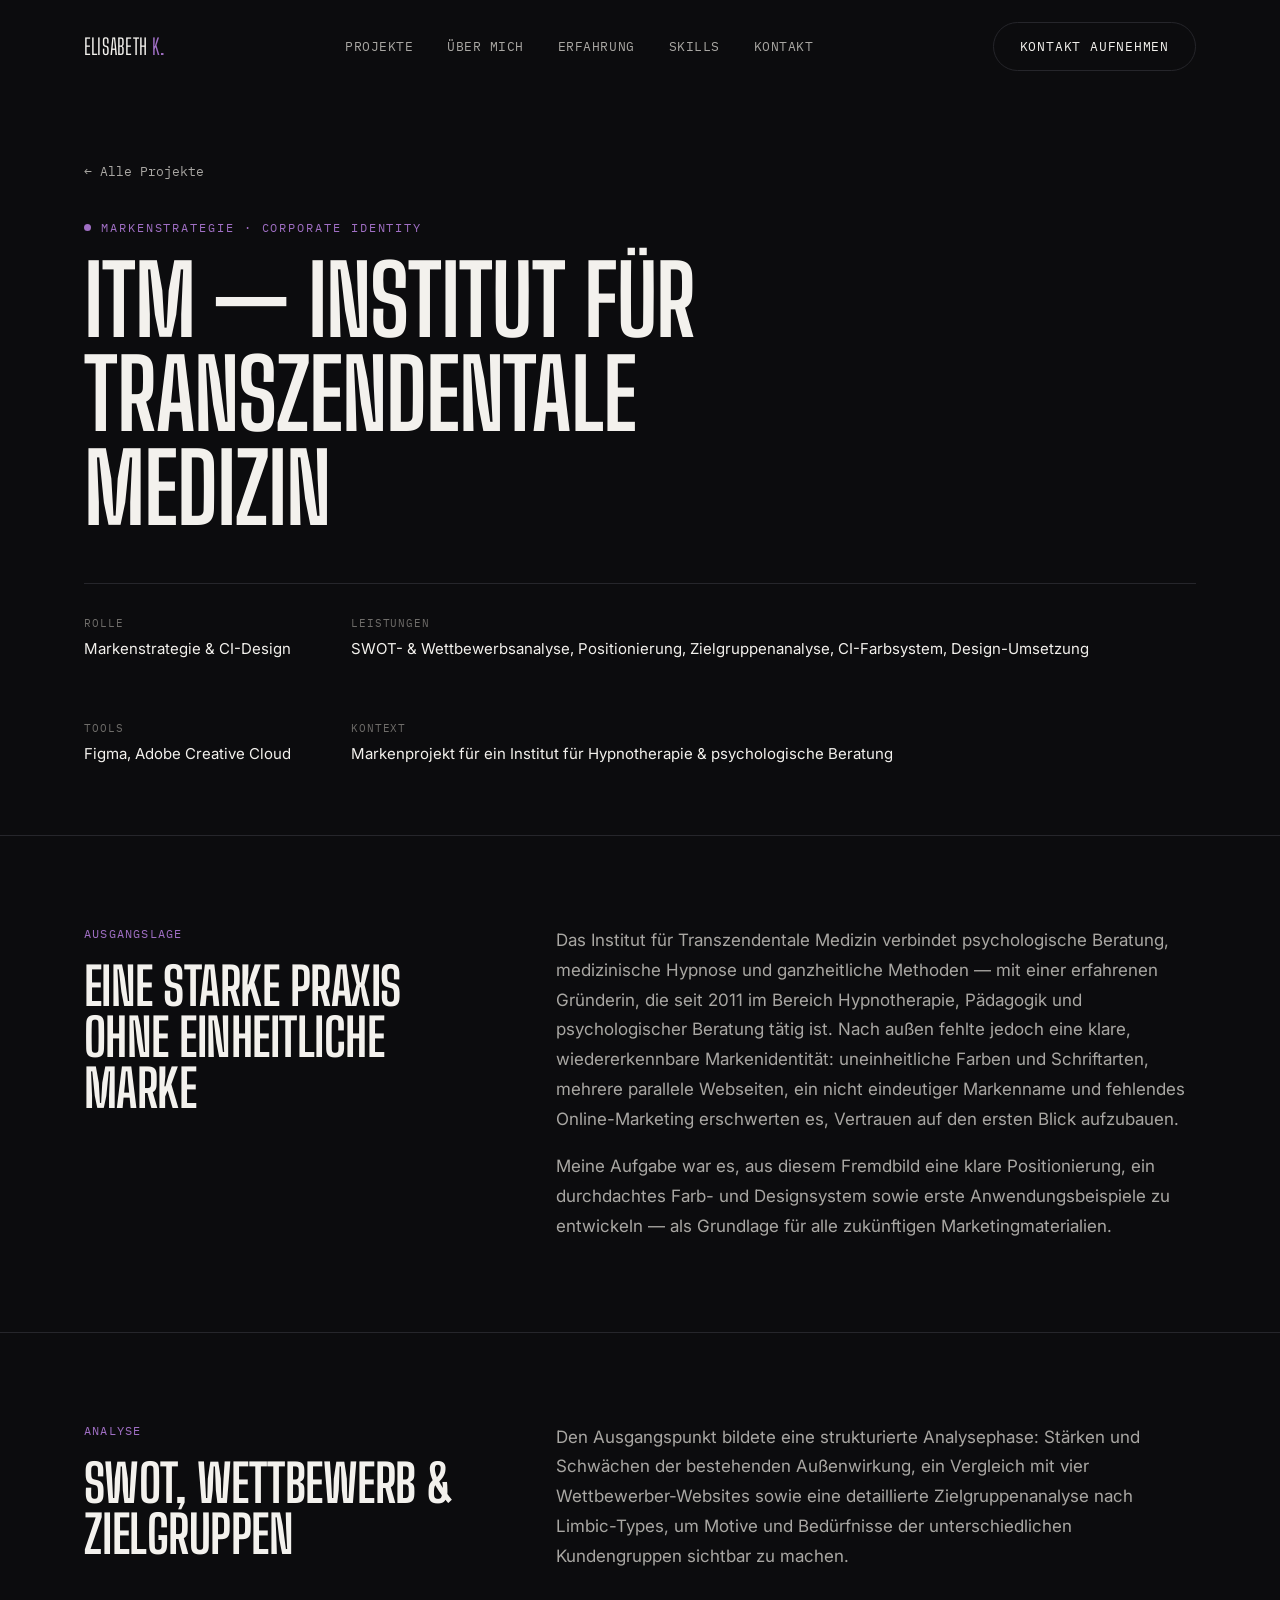
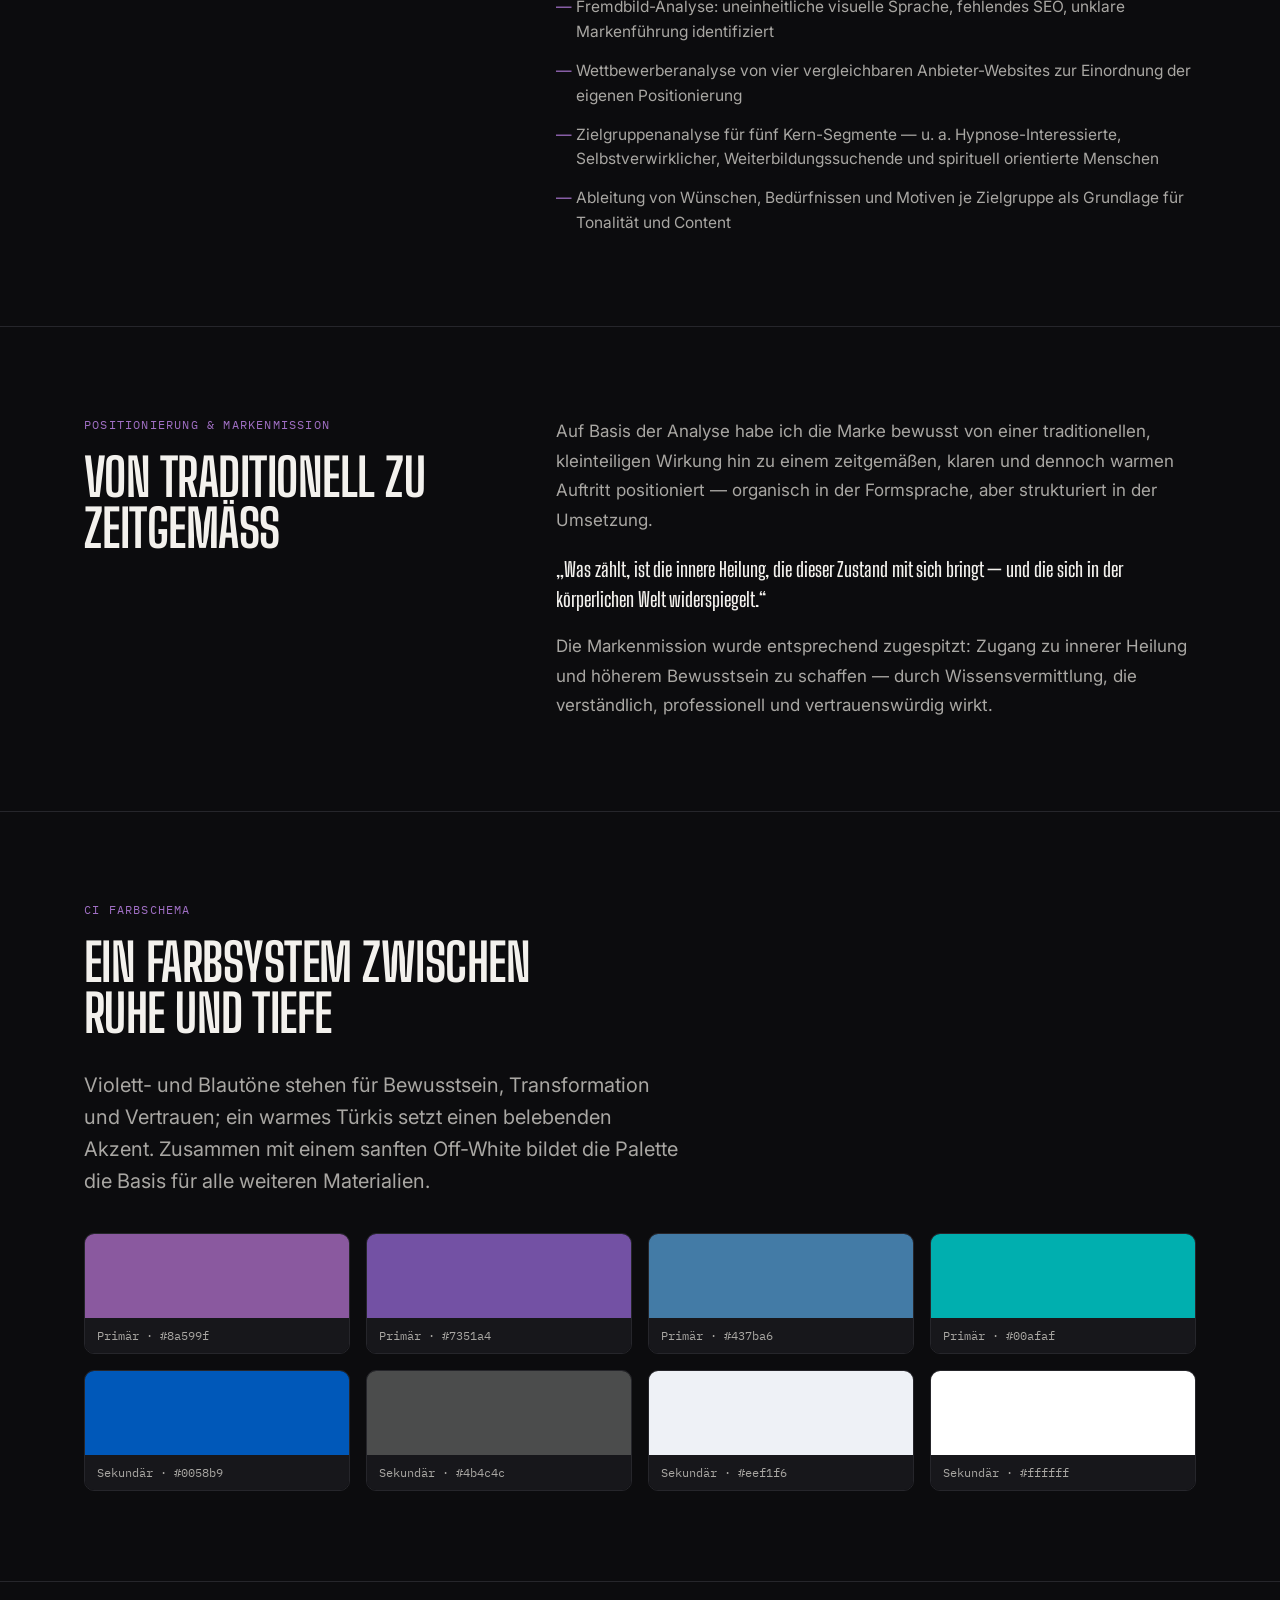
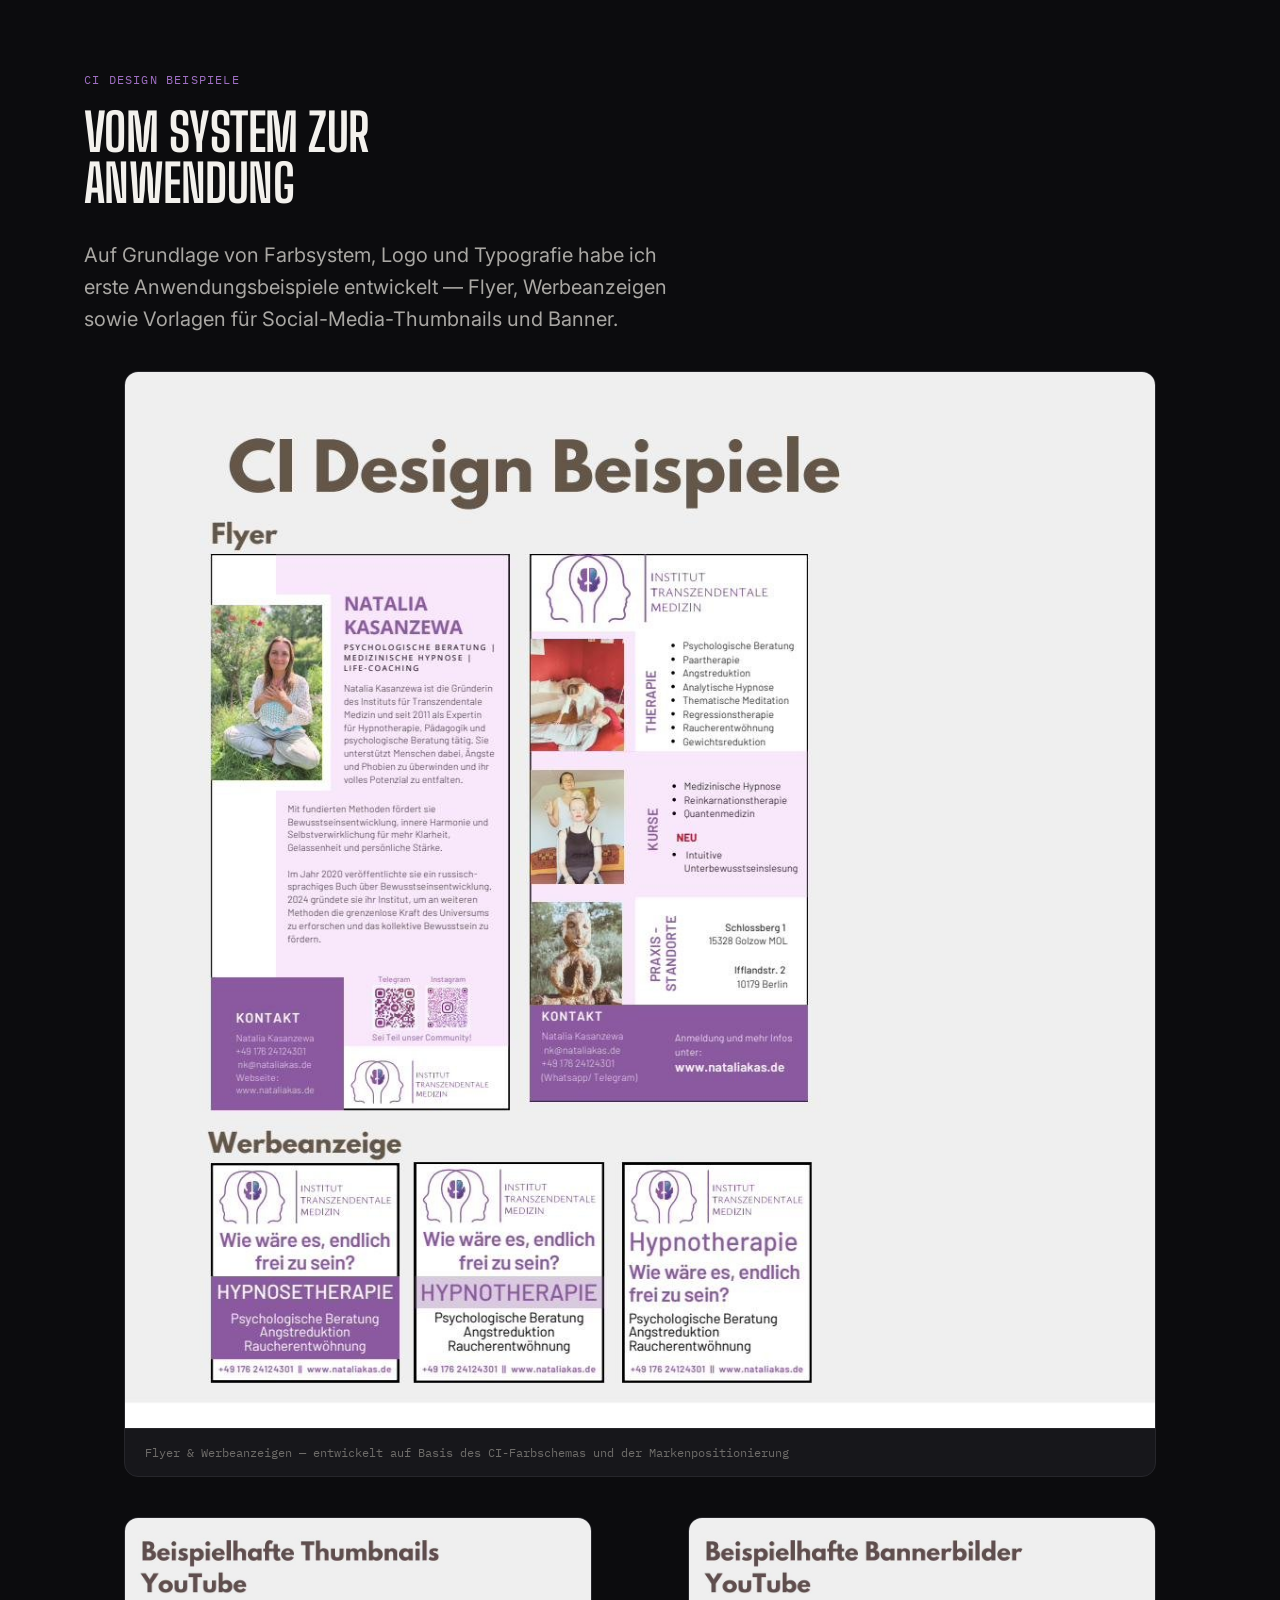
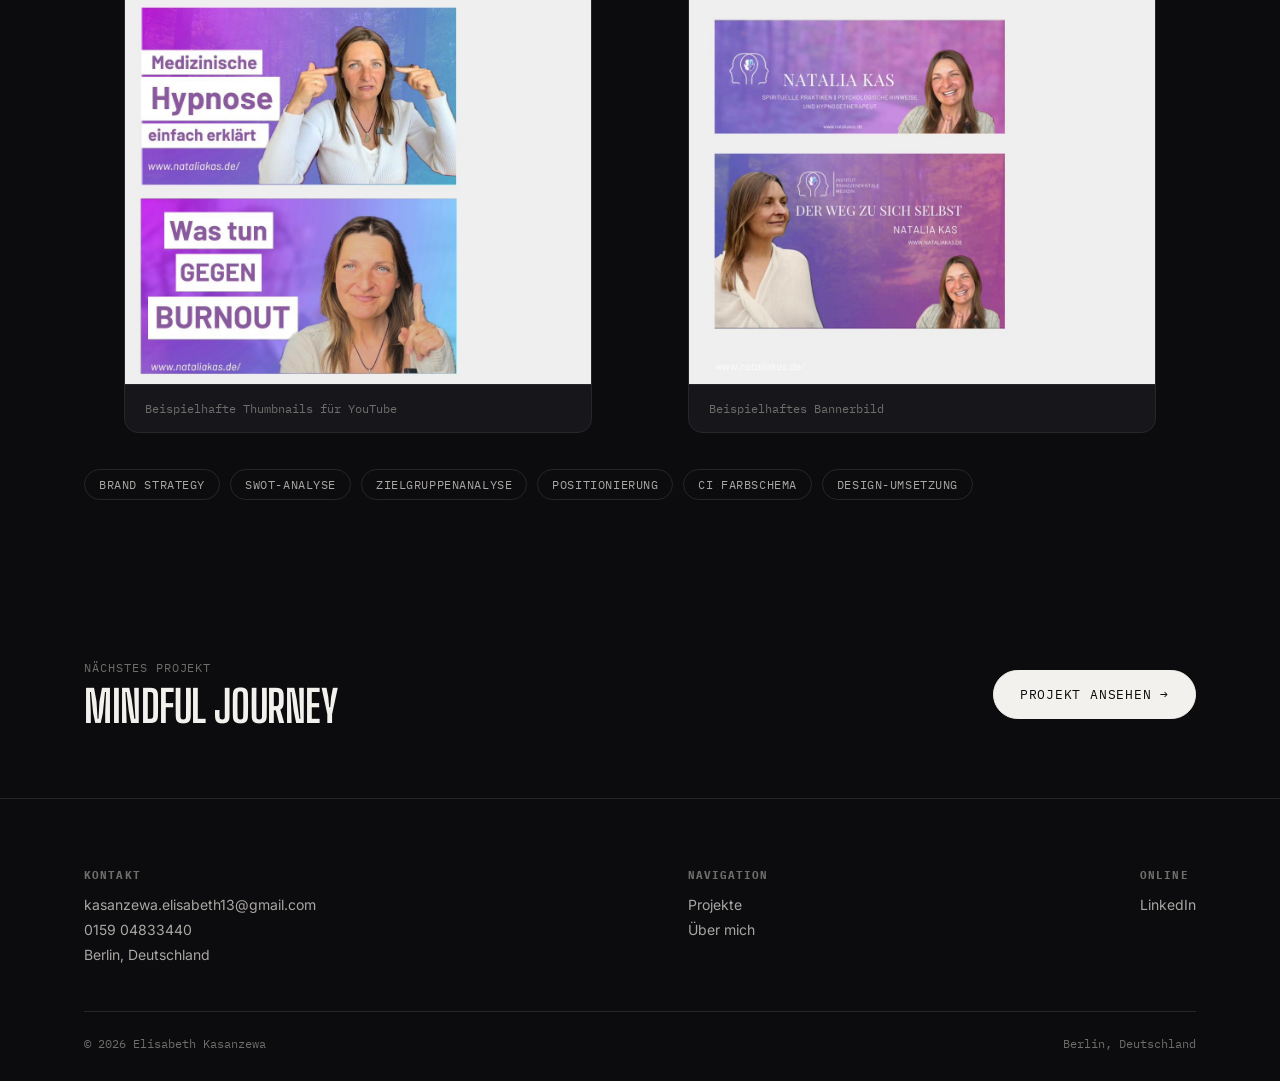
==== projects/itm.html @ 13b0bd85 "Add files via upload" ====
<!DOCTYPE html>
<html lang="de">
<head>
<meta charset="UTF-8">
<meta name="viewport" content="width=device-width, initial-scale=1.0">
<title>ITM — Institut für Transzendentale Medizin | Elisabeth Kasanzewa</title>
<meta name="description" content="Markenstrategie, Zielgruppenanalyse und Corporate-Design-System für das Institut für Transzendentale Medizin.">
<link rel="preconnect" href="https://fonts.googleapis.com">
<link rel="preconnect" href="https://fonts.gstatic.com" crossorigin>
<link href="https://fonts.googleapis.com/css2?family=Big+Shoulders+Display:wght@500;600;700;800&family=Inter:wght@400;500;600;700&family=IBM+Plex+Mono:wght@400;500&display=swap" rel="stylesheet">
<link rel="stylesheet" href="../assets/css/style.css">
</head>
<body>

<header class="site-header is-scrolled">
  <div class="wrap">
    <a href="../index.html" class="logo">Elisabeth <span>K.</span></a>
    <nav class="main-nav">
      <ul>
        <li><a href="../index.html#work">Projekte</a></li>
        <li><a href="../index.html#about">Über mich</a></li>
        <li><a href="../index.html#experience">Erfahrung</a></li>
        <li><a href="../index.html#skills">Skills</a></li>
        <li><a href="../index.html#contact">Kontakt</a></li>
      </ul>
    </nav>
    <div class="header-cta">
      <a href="mailto:kasanzewa.elisabeth13@gmail.com" class="btn">Kontakt aufnehmen</a>
      <button class="nav-toggle" aria-label="Menü öffnen" aria-expanded="false">☰</button>
    </div>
  </div>
</header>

<section class="project-hero">
  <div class="wrap">
    <a href="../index.html#work" class="back-link">← Alle Projekte</a>
    <span class="eyebrow">Markenstrategie · Corporate Identity</span>
    <h1 class="project-title" style="margin-top:18px;">ITM — Institut für Transzendentale Medizin</h1>

    <div class="project-meta-row">
      <div class="m">
        <div class="k">Rolle</div>
        <div class="v">Markenstrategie &amp; CI-Design</div>
      </div>
      <div class="m">
        <div class="k">Leistungen</div>
        <div class="v">SWOT- &amp; Wettbewerbsanalyse, Positionierung, Zielgruppenanalyse, CI-Farbsystem, Design-Umsetzung</div>
      </div>
      <div class="m">
        <div class="k">Tools</div>
        <div class="v">Figma, Adobe Creative Cloud</div>
      </div>
      <div class="m">
        <div class="k">Kontext</div>
        <div class="v">Markenprojekt für ein Institut für Hypnotherapie &amp; psychologische Beratung</div>
      </div>
    </div>
  </div>
</section>

<!-- AUSGANGSLAGE -->
<section class="project-section">
  <div class="wrap">
    <div class="two-col reveal">
      <div>
        <div class="section-label">Ausgangslage</div>
        <h2>Eine starke Praxis ohne einheitliche Marke</h2>
      </div>
      <div class="prose">
        <p>
          Das Institut für Transzendentale Medizin verbindet psychologische Beratung, medizinische Hypnose
          und ganzheitliche Methoden — mit einer erfahrenen Gründerin, die seit 2011 im Bereich
          Hypnotherapie, Pädagogik und psychologischer Beratung tätig ist. Nach außen fehlte jedoch eine
          klare, wiedererkennbare Markenidentität: uneinheitliche Farben und Schriftarten, mehrere parallele
          Webseiten, ein nicht eindeutiger Markenname und fehlendes Online-Marketing erschwerten es,
          Vertrauen auf den ersten Blick aufzubauen.
        </p>
        <p>
          Meine Aufgabe war es, aus diesem Fremdbild eine klare Positionierung, ein durchdachtes
          Farb- und Designsystem sowie erste Anwendungsbeispiele zu entwickeln — als Grundlage für alle
          zukünftigen Marketingmaterialien.
        </p>
      </div>
    </div>
  </div>
</section>

<!-- ANALYSE -->
<section class="project-section">
  <div class="wrap">
    <div class="two-col reveal">
      <div>
        <div class="section-label">Analyse</div>
        <h2>SWOT, Wettbewerb &amp; Zielgruppen</h2>
      </div>
      <div>
        <p style="color:var(--ink-dim); font-size:17px; line-height:1.75; margin-bottom:24px;">
          Den Ausgangspunkt bildete eine strukturierte Analysephase: Stärken und Schwächen der bestehenden
          Außenwirkung, ein Vergleich mit vier Wettbewerber-Websites sowie eine detaillierte
          Zielgruppenanalyse nach Limbic-Types, um Motive und Bedürfnisse der unterschiedlichen
          Kundengruppen sichtbar zu machen.
        </p>
        <ul>
          <li>Fremdbild-Analyse: uneinheitliche visuelle Sprache, fehlendes SEO, unklare Markenführung identifiziert</li>
          <li>Wettbewerberanalyse von vier vergleichbaren Anbieter-Websites zur Einordnung der eigenen Positionierung</li>
          <li>Zielgruppenanalyse für fünf Kern-Segmente — u. a. Hypnose-Interessierte, Selbstverwirklicher, Weiterbildungssuchende und spirituell orientierte Menschen</li>
          <li>Ableitung von Wünschen, Bedürfnissen und Motiven je Zielgruppe als Grundlage für Tonalität und Content</li>
        </ul>
      </div>
    </div>
  </div>
</section>

<!-- POSITIONIERUNG -->
<section class="project-section">
  <div class="wrap">
    <div class="two-col reveal">
      <div>
        <div class="section-label">Positionierung &amp; Markenmission</div>
        <h2>Von traditionell zu zeitgemäß</h2>
      </div>
      <div class="prose">
        <p>
          Auf Basis der Analyse habe ich die Marke bewusst von einer traditionellen, kleinteiligen Wirkung hin
          zu einem zeitgemäßen, klaren und dennoch warmen Auftritt positioniert — organisch in der Formsprache,
          aber strukturiert in der Umsetzung.
        </p>
        <p style="margin-top:18px; font-family:var(--font-display); text-transform:none; font-weight:600; font-size:20px; color:var(--ink); line-height:1.5;">
          „Was zählt, ist die innere Heilung, die dieser Zustand mit sich bringt — und die sich in der
          körperlichen Welt widerspiegelt.“
        </p>
        <p style="margin-top:18px;">
          Die Markenmission wurde entsprechend zugespitzt: Zugang zu innerer Heilung und höherem Bewusstsein
          zu schaffen — durch Wissensvermittlung, die verständlich, professionell und vertrauenswürdig wirkt.
        </p>
      </div>
    </div>
  </div>
</section>

<!-- CI FARBSCHEMA -->
<section class="project-section">
  <div class="wrap">
    <div class="section-label reveal">CI Farbschema</div>
    <h2 class="reveal">Ein Farbsystem zwischen Ruhe und Tiefe</h2>
    <p class="lead reveal" style="margin-bottom:36px;">
      Violett- und Blautöne stehen für Bewusstsein, Transformation und Vertrauen; ein warmes Türkis setzt
      einen belebenden Akzent. Zusammen mit einem sanften Off-White bildet die Palette die Basis für alle
      weiteren Materialien.
    </p>

    <div class="mini-grid reveal">
      <div class="swatch">
        <div class="fill" style="background:#8a599f;"></div>
        <div class="info">Primär · #8a599f</div>
      </div>
      <div class="swatch">
        <div class="fill" style="background:#7351a4;"></div>
        <div class="info">Primär · #7351a4</div>
      </div>
      <div class="swatch">
        <div class="fill" style="background:#437ba6;"></div>
        <div class="info">Primär · #437ba6</div>
      </div>
      <div class="swatch">
        <div class="fill" style="background:#00afaf;"></div>
        <div class="info">Primär · #00afaf</div>
      </div>
      <div class="swatch">
        <div class="fill" style="background:#0058b9;"></div>
        <div class="info">Sekundär · #0058b9</div>
      </div>
      <div class="swatch">
        <div class="fill" style="background:#4b4c4c;"></div>
        <div class="info">Sekundär · #4b4c4c</div>
      </div>
      <div class="swatch">
        <div class="fill" style="background:#eef1f6;"></div>
        <div class="info">Sekundär · #eef1f6</div>
      </div>
      <div class="swatch">
        <div class="fill" style="background:#ffffff;"></div>
        <div class="info">Sekundär · #ffffff</div>
      </div>
    </div>
  </div>
</section>

<!-- CI DESIGN -->
<section class="project-section">
  <div class="wrap">
    <div class="section-label reveal">CI Design Beispiele</div>
    <h2 class="reveal">Vom System zur Anwendung</h2>
    <p class="lead reveal" style="margin-bottom:36px;">
      Auf Grundlage von Farbsystem, Logo und Typografie habe ich erste Anwendungsbeispiele entwickelt —
      Flyer, Werbeanzeigen sowie Vorlagen für Social-Media-Thumbnails und Banner.
    </p>

    <figure class="figure reveal">
      <img src="../assets/images/itm/ci-designs.jpg" alt="CI Design Beispiele: Flyer und Werbeanzeigen für das Institut für Transzendentale Medizin">
      <figcaption>Flyer &amp; Werbeanzeigen — entwickelt auf Basis des CI-Farbschemas und der Markenpositionierung</figcaption>
    </figure>

    <div class="mini-grid reveal" style="grid-template-columns: 1fr 1fr; margin-top: 24px;">
      <figure class="figure">
        <img src="../assets/images/itm/thumbnails.jpg" alt="Beispielhafte YouTube-Thumbnails im CI-Design">
        <figcaption>Beispielhafte Thumbnails für YouTube</figcaption>
      </figure>
      <figure class="figure">
        <img src="../assets/images/itm/banners.jpg" alt="Beispielhaftes Bannerbild im CI-Design">
        <figcaption>Beispielhaftes Bannerbild</figcaption>
      </figure>
    </div>

    <div class="tag-row reveal">
      <span>Brand Strategy</span>
      <span>SWOT-Analyse</span>
      <span>Zielgruppenanalyse</span>
      <span>Positionierung</span>
      <span>CI Farbschema</span>
      <span>Design-Umsetzung</span>
    </div>
  </div>
</section>

<div class="wrap">
  <div class="project-next reveal">
    <div>
      <div class="label">Nächstes Projekt</div>
      <h3>Mindful Journey</h3>
    </div>
    <a href="mindful-journey.html" class="btn btn-solid">Projekt ansehen →</a>
  </div>
</div>

<footer class="site-footer">
  <div class="wrap">
    <div class="footer-grid">
      <div class="footer-col">
        <h5>Kontakt</h5>
        <a href="mailto:kasanzewa.elisabeth13@gmail.com">kasanzewa.elisabeth13@gmail.com</a>
        <a href="tel:015904833440">0159 04833440</a>
        <p>Berlin, Deutschland</p>
      </div>
      <div class="footer-col">
        <h5>Navigation</h5>
        <a href="../index.html#work">Projekte</a>
        <a href="../index.html#about">Über mich</a>
      </div>
      <div class="footer-col">
        <h5>Online</h5>
        <a href="https://www.linkedin.com/in/elisabethkasanzewa-6425612b8" target="_blank" rel="noopener">LinkedIn</a>
      </div>
    </div>
    <div class="footer-bottom">
      <span>© <span id="year"></span> Elisabeth Kasanzewa</span>
      <span>Berlin, Deutschland</span>
    </div>
  </div>
</footer>

<script>document.getElementById('year').textContent = new Date().getFullYear();</script>
<script src="../assets/js/main.js"></script>
</body>
</html>
---- assets/css/style.css ----
/* ==========================================================================
   Elisabeth Kasanzewa — Portfolio
   Design tokens
   ========================================================================== */
:root{
  --bg:            #0c0c0e;
  --bg-soft:       #131316;
  --bg-card:       #17171b;
  --line:          #26262b;
  --ink:           #f3f1ed;
  --ink-dim:       #a9a7a3;
  --ink-faint:     #6f6d6a;
  --accent:        #a06fc4;   /* purple — from the ITM colour system */
  --accent-soft:   #7351a4;
  --accent-teal:   #00afaf;   /* secondary — from the ITM colour system */
  --accent-blue:   #4c86c9;

  --font-display: "Big Shoulders Display", "Arial Narrow", sans-serif;
  --font-body:    "Inter", -apple-system, BlinkMacSystemFont, "Segoe UI", sans-serif;
  --font-mono:    "IBM Plex Mono", ui-monospace, monospace;

  --container: 1240px;
  --gutter: clamp(20px, 5vw, 64px);
  --radius: 14px;
}

*, *::before, *::after{ box-sizing: border-box; }
html{ scroll-behavior: smooth; }
html, body{ background: var(--bg); }

body{
  margin: 0;
  font-family: var(--font-body);
  color: var(--ink);
  background: var(--bg);
  -webkit-font-smoothing: antialiased;
  overflow-x: hidden;
}

img{ max-width: 100%; display: block; }
a{ color: inherit; text-decoration: none; }
ul{ margin: 0; padding: 0; list-style: none; }
button{ font-family: inherit; }

::selection{ background: var(--accent); color: #0c0c0e; }

:focus-visible{
  outline: 2px solid var(--accent);
  outline-offset: 3px;
}

.wrap{
  max-width: var(--container);
  margin: 0 auto;
  padding-left: var(--gutter);
  padding-right: var(--gutter);
}

.eyebrow{
  font-family: var(--font-mono);
  text-transform: uppercase;
  letter-spacing: .16em;
  font-size: 12px;
  color: var(--accent);
  display: flex;
  align-items: center;
  gap: 10px;
}
.eyebrow::before{
  content: "";
  width: 7px; height: 7px;
  border-radius: 50%;
  background: var(--accent);
  display: inline-block;
}

h1,h2,h3,h4{
  font-family: var(--font-display);
  font-weight: 700;
  letter-spacing: -.01em;
  line-height: .98;
  margin: 0;
  text-transform: uppercase;
}

p{ margin: 0; }

.lead{
  font-size: clamp(16px, 2vw, 20px);
  color: var(--ink-dim);
  line-height: 1.6;
  max-width: 46ch;
}

/* ---------------------------- Buttons ---------------------------- */
.btn{
  display: inline-flex;
  align-items: center;
  gap: 10px;
  font-family: var(--font-mono);
  font-size: 13px;
  letter-spacing: .06em;
  text-transform: uppercase;
  padding: 15px 26px;
  border-radius: 100px;
  border: 1px solid var(--line);
  color: var(--ink);
  transition: border-color .25s ease, background .25s ease, color .25s ease, transform .25s ease;
  white-space: nowrap;
}
.btn:hover{
  border-color: var(--accent);
  color: var(--bg);
  background: var(--accent);
  transform: translateY(-1px);
}
.btn-solid{
  background: var(--ink);
  color: var(--bg);
  border-color: var(--ink);
}
.btn-solid:hover{
  background: var(--accent);
  border-color: var(--accent);
  color: var(--bg);
}
.btn-arrow{ font-size: 15px; transition: transform .25s ease; }
.btn:hover .btn-arrow{ transform: translateX(3px); }

/* ---------------------------- Header ---------------------------- */
.site-header{
  position: fixed;
  top: 0; left: 0; right: 0;
  z-index: 100;
  padding: 22px 0;
  transition: background .3s ease, border-color .3s ease, padding .3s ease;
  border-bottom: 1px solid transparent;
}
.site-header.is-scrolled{
  background: rgba(12,12,14,.86);
  backdrop-filter: blur(10px);
  border-bottom-color: var(--line);
  padding: 14px 0;
}
.site-header .wrap{
  display: flex;
  align-items: center;
  justify-content: space-between;
  gap: 24px;
}
.logo{
  font-family: var(--font-display);
  font-size: 22px;
  text-transform: uppercase;
  letter-spacing: .01em;
}
.logo span{ color: var(--accent); }

.main-nav ul{
  display: flex;
  gap: 34px;
  font-family: var(--font-mono);
  font-size: 13px;
  letter-spacing: .04em;
  text-transform: uppercase;
}
.main-nav a{
  color: var(--ink-dim);
  position: relative;
  padding-bottom: 4px;
}
.main-nav a:hover{ color: var(--ink); }
.main-nav a::after{
  content: "";
  position: absolute; left: 0; right: 100%; bottom: 0;
  height: 1px; background: var(--accent);
  transition: right .25s ease;
}
.main-nav a:hover::after{ right: 0; }

.header-cta{ display: flex; align-items: center; gap: 22px; }

.nav-toggle{
  display: none;
  background: none;
  border: 1px solid var(--line);
  border-radius: 100px;
  color: var(--ink);
  width: 42px; height: 42px;
  align-items: center;
  justify-content: center;
}

@media (max-width: 860px){
  .main-nav{
    position: fixed;
    inset: 0;
    top: 0;
    background: var(--bg);
    display: flex;
    align-items: center;
    justify-content: center;
    opacity: 0;
    pointer-events: none;
    transition: opacity .3s ease;
  }
  .main-nav.is-open{ opacity: 1; pointer-events: auto; }
  .main-nav ul{ flex-direction: column; align-items: center; gap: 28px; font-size: 20px; }
  .nav-toggle{ display: flex; }
}

/* ---------------------------- Hero ---------------------------- */
.hero{
  position: relative;
  min-height: 100svh;
  display: flex;
  flex-direction: column;
  justify-content: center;
  padding-top: 120px;
  padding-bottom: 60px;
  overflow: hidden;
}
.hero-bg-grid{
  position: absolute; inset: 0;
  background-image:
    linear-gradient(to right, var(--line) 1px, transparent 1px),
    linear-gradient(to bottom, var(--line) 1px, transparent 1px);
  background-size: 64px 64px;
  mask-image: radial-gradient(ellipse 80% 60% at 50% 30%, black 10%, transparent 75%);
  opacity: .5;
  pointer-events: none;
}
.hero-glow{
  position: absolute;
  top: -220px; right: -160px;
  width: 640px; height: 640px;
  background: radial-gradient(circle, rgba(160,111,196,.35), transparent 65%);
  filter: blur(10px);
  pointer-events: none;
}
.hero .wrap{ position: relative; z-index: 2; }

.hero-top{
  display: flex;
  justify-content: space-between;
  align-items: flex-start;
  gap: 20px;
  margin-bottom: 36px;
}
.hero-clock{
  font-family: var(--font-mono);
  font-size: 13px;
  color: var(--ink-dim);
  text-align: right;
  letter-spacing: .05em;
}
.hero-clock strong{ color: var(--ink); font-size: 15px; }

.hero-title{
  font-size: clamp(56px, 10.5vw, 148px);
  display: flex;
  flex-direction: column;
}
.hero-title .line{ display: block; }
.hero-title .accent-outline{
  -webkit-text-stroke: 1.5px var(--ink);
  color: transparent;
}
.hero-title .accent-fill{ color: var(--accent); }

.hero-sub{
  display: flex;
  justify-content: space-between;
  align-items: flex-end;
  gap: 40px;
  margin-top: 40px;
  flex-wrap: wrap;
}
.hero-role{
  font-family: var(--font-mono);
  font-size: 14px;
  color: var(--ink-dim);
  letter-spacing: .04em;
  max-width: 40ch;
  line-height: 1.7;
}
.hero-role b{ color: var(--ink); font-weight: 500; }

.scroll-cue{
  position: absolute;
  bottom: 28px; left: 50%;
  transform: translateX(-50%);
  display: flex;
  flex-direction: column;
  align-items: center;
  gap: 8px;
  font-family: var(--font-mono);
  font-size: 11px;
  letter-spacing: .18em;
  text-transform: uppercase;
  color: var(--ink-faint);
}
.scroll-cue .stick{
  width: 1px; height: 30px;
  background: linear-gradient(var(--accent), transparent);
  animation: scrollpulse 1.8s ease-in-out infinite;
}
@keyframes scrollpulse{
  0%{ transform: scaleY(0); transform-origin: top; }
  50%{ transform: scaleY(1); transform-origin: top; }
  51%{ transform-origin: bottom; }
  100%{ transform: scaleY(0); transform-origin: bottom; }
}

/* ---------------------------- Marquee ---------------------------- */
.marquee-section{
  border-top: 1px solid var(--line);
  border-bottom: 1px solid var(--line);
  padding: 26px 0;
  overflow: hidden;
  background: var(--bg-soft);
}
.marquee-track{
  display: flex;
  width: max-content;
  animation: marquee 32s linear infinite;
}
.marquee-track span{
  font-family: var(--font-display);
  font-size: 30px;
  text-transform: uppercase;
  color: var(--ink-faint);
  padding: 0 28px;
  display: flex;
  align-items: center;
  gap: 28px;
  white-space: nowrap;
}
.marquee-track span::after{
  content: "◆";
  font-size: 12px;
  color: var(--accent);
}
@keyframes marquee{
  from{ transform: translateX(0); }
  to{ transform: translateX(-50%); }
}
@media (prefers-reduced-motion: reduce){
  .marquee-track{ animation: none; }
  .scroll-cue .stick{ animation: none; }
}

/* ---------------------------- Section shell ---------------------------- */
section{ padding: 120px 0; position: relative; }
.section-head{
  display: flex;
  justify-content: space-between;
  align-items: flex-end;
  gap: 40px;
  margin-bottom: 64px;
  flex-wrap: wrap;
}
.section-head h2{
  font-size: clamp(36px, 5.2vw, 68px);
  margin-top: 10px;
}
.index-no{
  font-family: var(--font-mono);
  font-size: 13px;
  color: var(--ink-faint);
}

/* ---------------------------- Work / Projects grid ---------------------------- */
.work-grid{
  display: grid;
  grid-template-columns: repeat(2, 1fr);
  gap: 24px;
}
.work-card{
  position: relative;
  border-radius: var(--radius);
  border: 1px solid var(--line);
  background: var(--bg-card);
  padding: 32px;
  min-height: 380px;
  display: flex;
  flex-direction: column;
  justify-content: space-between;
  overflow: hidden;
  transition: border-color .3s ease, transform .3s ease;
}
.work-card:hover{ border-color: var(--accent-soft); transform: translateY(-4px); }
.work-card .card-media{
  position: absolute;
  inset: 0;
  z-index: 0;
  opacity: .5;
  background-size: cover;
  background-position: center;
  transition: opacity .4s ease, transform .5s ease;
}
.work-card:hover .card-media{ opacity: .68; transform: scale(1.03); }
.work-card .card-shade{
  position: absolute; inset: 0;
  background: linear-gradient(180deg, rgba(12,12,14,.35) 0%, rgba(12,12,14,.92) 85%);
  z-index: 0;
}
.work-card > *{ position: relative; z-index: 1; }
.card-top{ display: flex; justify-content: space-between; align-items: flex-start; }
.card-tag{
  font-family: var(--font-mono);
  font-size: 11px;
  text-transform: uppercase;
  letter-spacing: .08em;
  color: var(--ink);
  border: 1px solid rgba(243,241,237,.35);
  padding: 6px 12px;
  border-radius: 100px;
}
.card-arrow{
  width: 38px; height: 38px;
  border-radius: 50%;
  border: 1px solid rgba(243,241,237,.35);
  display: flex; align-items: center; justify-content: center;
  font-size: 16px;
  transition: background .25s ease, border-color .25s ease, transform .25s ease;
}
.work-card:hover .card-arrow{
  background: var(--accent);
  border-color: var(--accent);
  transform: rotate(45deg);
}
.card-bottom h3{
  font-size: clamp(28px, 3.4vw, 42px);
  margin-bottom: 10px;
}
.card-bottom p{
  color: var(--ink-dim);
  font-size: 15px;
  max-width: 42ch;
  line-height: 1.6;
}
.card-meta{
  display: flex;
  gap: 10px;
  flex-wrap: wrap;
  margin-top: 16px;
}
.card-meta span{
  font-family: var(--font-mono);
  font-size: 11px;
  letter-spacing: .04em;
  color: var(--accent);
  text-transform: uppercase;
}
.card-meta span:not(:last-child)::after{ content: "·"; margin-left: 10px; color: var(--ink-faint); }

.work-card.is-placeholder{
  align-items: center;
  justify-content: center;
  text-align: center;
  border-style: dashed;
  background: transparent;
}
.work-card.is-placeholder .plus{
  font-family: var(--font-display);
  font-size: 46px;
  color: var(--ink-faint);
  margin-bottom: 12px;
}
.work-card.is-placeholder p{ color: var(--ink-faint); font-size: 14px; max-width: 30ch; margin: 0 auto; }

@media (max-width: 860px){
  .work-grid{ grid-template-columns: 1fr; }
}

/* ---------------------------- About ---------------------------- */
.about{ background: var(--bg-soft); border-top: 1px solid var(--line); border-bottom: 1px solid var(--line); }
.about-grid{
  display: grid;
  grid-template-columns: .8fr 1.2fr;
  gap: 64px;
  align-items: start;
}
.about-portrait{
  aspect-ratio: 4/5;
  border-radius: var(--radius);
  border: 1px solid var(--line);
  background:
    radial-gradient(circle at 30% 20%, rgba(160,111,196,.35), transparent 55%),
    radial-gradient(circle at 80% 85%, rgba(0,175,175,.25), transparent 55%),
    var(--bg-card);
  position: sticky;
  top: 110px;
  display: flex;
  align-items: flex-end;
  padding: 26px;
}
.about-portrait .initials{
  font-family: var(--font-display);
  font-size: 96px;
  color: rgba(243,241,237,.12);
  line-height: .8;
}
.about-copy p{
  font-size: clamp(18px, 2.4vw, 26px);
  line-height: 1.55;
  color: var(--ink-dim);
  font-family: var(--font-display);
  text-transform: none;
  font-weight: 500;
  letter-spacing: 0;
}
.about-copy p b{ color: var(--ink); font-weight: 700; }
.about-copy p + p{ margin-top: 24px; }

.fact-grid{
  margin-top: 56px;
  display: grid;
  grid-template-columns: repeat(3, 1fr);
  gap: 24px;
  border-top: 1px solid var(--line);
  padding-top: 40px;
}
.fact{ }
.fact .num{
  font-family: var(--font-display);
  font-size: 54px;
  color: var(--accent);
  line-height: 1;
}
.fact .label{
  font-family: var(--font-mono);
  font-size: 12px;
  text-transform: uppercase;
  letter-spacing: .06em;
  color: var(--ink-dim);
  margin-top: 8px;
}
@media (max-width: 860px){
  .about-grid{ grid-template-columns: 1fr; }
  .about-portrait{ position: static; aspect-ratio: 16/9; }
  .fact-grid{ grid-template-columns: 1fr; gap: 28px; }
}

/* ---------------------------- Experience ---------------------------- */
.exp-list{ border-top: 1px solid var(--line); }
.exp-item{
  border-bottom: 1px solid var(--line);
  padding: 40px 0;
  display: grid;
  grid-template-columns: 90px 1fr 1fr;
  gap: 30px;
  transition: background .3s ease;
}
.exp-item:hover{ background: rgba(160,111,196,.04); }
.exp-no{ font-family: var(--font-mono); color: var(--ink-faint); font-size: 14px; padding-top: 6px; }
.exp-role h3{
  text-transform: none;
  font-size: clamp(22px, 2.6vw, 32px);
  letter-spacing: -.01em;
  margin-bottom: 8px;
}
.exp-role .exp-org{
  font-family: var(--font-mono);
  font-size: 13px;
  color: var(--accent);
  text-transform: uppercase;
  letter-spacing: .04em;
}
.exp-role .exp-date{
  font-family: var(--font-mono);
  font-size: 12px;
  color: var(--ink-faint);
  margin-top: 4px;
}
.exp-detail ul{ display: flex; flex-direction: column; gap: 10px; }
.exp-detail li{
  color: var(--ink-dim);
  font-size: 15px;
  line-height: 1.6;
  padding-left: 18px;
  position: relative;
}
.exp-detail li::before{
  content: "—";
  position: absolute; left: 0; color: var(--accent);
}
@media (max-width: 860px){
  .exp-item{ grid-template-columns: 1fr; gap: 14px; }
}

/* ---------------------------- Skills ---------------------------- */
.skills{ background: var(--bg-soft); border-top: 1px solid var(--line); border-bottom: 1px solid var(--line); }
.skills-grid{
  display: grid;
  grid-template-columns: repeat(3, 1fr);
  gap: 1px;
  background: var(--line);
  border: 1px solid var(--line);
  border-radius: var(--radius);
  overflow: hidden;
}
.skill-block{
  background: var(--bg-soft);
  padding: 36px 30px;
}
.skill-block h4{
  font-size: 18px;
  text-transform: none;
  color: var(--ink);
  margin-bottom: 18px;
  display: flex;
  align-items: center;
  gap: 10px;
}
.skill-block h4::before{
  content: "";
  width: 8px; height: 8px;
  background: var(--accent);
  border-radius: 2px;
  display: inline-block;
}
.skill-block ul{ display: flex; flex-direction: column; gap: 10px; }
.skill-block li{
  font-family: var(--font-mono);
  font-size: 13.5px;
  color: var(--ink-dim);
  display: flex;
  justify-content: space-between;
  border-bottom: 1px dashed var(--line);
  padding-bottom: 10px;
}
.skill-block li:last-child{ border-bottom: none; padding-bottom: 0; }
.skill-block li b{ color: var(--ink); font-weight: 600; }
.skill-block .lang-level{ color: var(--accent); }
@media (max-width: 860px){ .skills-grid{ grid-template-columns: 1fr; } }

/* ---------------------------- Education ---------------------------- */
.edu-list{
  display: grid;
  grid-template-columns: repeat(3, 1fr);
  gap: 24px;
}
.edu-card{
  border: 1px solid var(--line);
  border-radius: var(--radius);
  padding: 30px;
  background: var(--bg-card);
}
.edu-card .edu-date{
  font-family: var(--font-mono);
  font-size: 12px;
  color: var(--accent);
  text-transform: uppercase;
  letter-spacing: .05em;
}
.edu-card h3{
  text-transform: none;
  font-size: 22px;
  margin: 14px 0 8px;
  letter-spacing: -.01em;
}
.edu-card .edu-org{ color: var(--ink-dim); font-size: 14px; margin-bottom: 14px; }
.edu-card ul{ display: flex; flex-direction: column; gap: 8px; }
.edu-card li{
  font-size: 13.5px;
  color: var(--ink-faint);
  line-height: 1.5;
  padding-left: 14px;
  position: relative;
}
.edu-card li::before{ content:"·"; position:absolute; left:0; color: var(--accent); }
@media (max-width: 860px){ .edu-list{ grid-template-columns: 1fr; } }

/* ---------------------------- CTA / Footer ---------------------------- */
.cta{
  text-align: center;
  padding: 160px 0;
}
.cta h2{
  font-size: clamp(40px, 8vw, 110px);
  margin-bottom: 40px;
}
.cta-actions{ display: flex; gap: 16px; justify-content: center; flex-wrap: wrap; }

.site-footer{
  border-top: 1px solid var(--line);
  padding: 50px 0 30px;
}
.footer-grid{
  display: flex;
  justify-content: space-between;
  flex-wrap: wrap;
  gap: 30px;
  padding-bottom: 40px;
  border-bottom: 1px solid var(--line);
}
.footer-col h5{
  font-family: var(--font-mono);
  font-size: 11px;
  text-transform: uppercase;
  letter-spacing: .1em;
  color: var(--ink-faint);
  margin-bottom: 14px;
}
.footer-col a, .footer-col p{
  display: block;
  color: var(--ink-dim);
  font-size: 14px;
  margin-bottom: 8px;
}
.footer-col a:hover{ color: var(--accent); }
.footer-bottom{
  display: flex;
  justify-content: space-between;
  align-items: center;
  padding-top: 24px;
  font-family: var(--font-mono);
  font-size: 12px;
  color: var(--ink-faint);
  flex-wrap: wrap;
  gap: 12px;
}
.footer-social{ display: flex; gap: 18px; }
.footer-social a:hover{ color: var(--accent); }

/* ---------------------------- Reveal on scroll ---------------------------- */
.reveal{
  opacity: 0;
  transform: translateY(24px);
  transition: opacity .7s ease, transform .7s ease;
}
.reveal.is-visible{ opacity: 1; transform: translateY(0); }

/* ---------------------------- Project detail page ---------------------------- */
.project-hero{
  padding-top: 160px;
  padding-bottom: 70px;
  border-bottom: 1px solid var(--line);
}
.back-link{
  font-family: var(--font-mono);
  font-size: 13px;
  color: var(--ink-dim);
  display: inline-flex;
  align-items: center;
  gap: 8px;
  margin-bottom: 40px;
}
.back-link:hover{ color: var(--accent); }
.project-title{
  font-size: clamp(44px, 7.5vw, 96px);
  max-width: 16ch;
}
.project-meta-row{
  display: flex;
  gap: 60px;
  flex-wrap: wrap;
  margin-top: 48px;
  padding-top: 32px;
  border-top: 1px solid var(--line);
}
.project-meta-row .m{ min-width: 140px; }
.project-meta-row .m .k{
  font-family: var(--font-mono);
  font-size: 11px;
  text-transform: uppercase;
  letter-spacing: .08em;
  color: var(--ink-faint);
  margin-bottom: 8px;
}
.project-meta-row .m .v{ font-size: 15px; color: var(--ink); line-height: 1.5; }

.project-section{ padding: 90px 0; border-bottom: 1px solid var(--line); }
.project-section:last-of-type{ border-bottom: none; }
.project-section .section-label{
  font-family: var(--font-mono);
  font-size: 12px;
  text-transform: uppercase;
  letter-spacing: .1em;
  color: var(--accent);
  margin-bottom: 20px;
}
.project-section h2{
  font-size: clamp(30px, 4.2vw, 52px);
  margin-bottom: 30px;
  max-width: 20ch;
}
.two-col{
  display: grid;
  grid-template-columns: .9fr 1.4fr;
  gap: 60px;
}
.two-col p, .prose p{
  color: var(--ink-dim);
  font-size: 17px;
  line-height: 1.75;
}
.prose p + p{ margin-top: 18px; }
.two-col ul{ display: flex; flex-direction: column; gap: 14px; }
.two-col li{
  color: var(--ink-dim);
  font-size: 15.5px;
  line-height: 1.6;
  padding-left: 20px;
  position: relative;
}
.two-col li::before{ content: "—"; position: absolute; left: 0; color: var(--accent); }
@media (max-width: 860px){ .two-col{ grid-template-columns: 1fr; gap: 24px; } }

.mini-grid{
  display: grid;
  grid-template-columns: repeat(4, 1fr);
  gap: 16px;
  margin-top: 10px;
}
@media (max-width: 860px){ .mini-grid{ grid-template-columns: repeat(2, 1fr); } }

.swatch{
  border-radius: 10px;
  border: 1px solid var(--line);
  overflow: hidden;
}
.swatch .fill{ height: 84px; }
.swatch .info{
  padding: 10px 12px;
  font-family: var(--font-mono);
  font-size: 12px;
  color: var(--ink-dim);
  background: var(--bg-card);
}

.figure{
  border-radius: var(--radius);
  border: 1px solid var(--line);
  overflow: hidden;
  background: var(--bg-card);
}
.figure img{ width: 100%; }
.figure figcaption{
  padding: 16px 20px;
  font-family: var(--font-mono);
  font-size: 12px;
  color: var(--ink-faint);
  border-top: 1px solid var(--line);
}

.tag-row{ display: flex; flex-wrap: wrap; gap: 10px; margin-top: 20px; }
.tag-row span{
  font-family: var(--font-mono);
  font-size: 11.5px;
  text-transform: uppercase;
  letter-spacing: .05em;
  border: 1px solid var(--line);
  padding: 7px 14px;
  border-radius: 100px;
  color: var(--ink-dim);
}

.project-next{
  display: flex;
  justify-content: space-between;
  align-items: center;
  padding: 70px 0;
  gap: 20px;
  flex-wrap: wrap;
}
.project-next .label{
  font-family: var(--font-mono);
  font-size: 12px;
  color: var(--ink-faint);
  text-transform: uppercase;
  letter-spacing: .08em;
  margin-bottom: 10px;
}
.project-next h3{ font-size: clamp(26px, 4vw, 44px); }

.app-mock{
  border-radius: 28px;
  border: 1px solid var(--line);
  background:
    radial-gradient(circle at 25% 15%, rgba(160,111,196,.4), transparent 55%),
    radial-gradient(circle at 80% 90%, rgba(0,175,175,.3), transparent 55%),
    var(--bg-card);
  aspect-ratio: 9/16;
  max-width: 300px;
  margin: 0 auto;
  display: flex;
  align-items: center;
  justify-content: center;
  font-family: var(--font-display);
  color: rgba(243,241,237,.14);
  font-size: 42px;
  text-align: center;
  padding: 24px;
}

@media (max-width: 640px){
  section, .project-section{ padding: 70px 0; }
  .hero{ padding-top: 100px; }
}
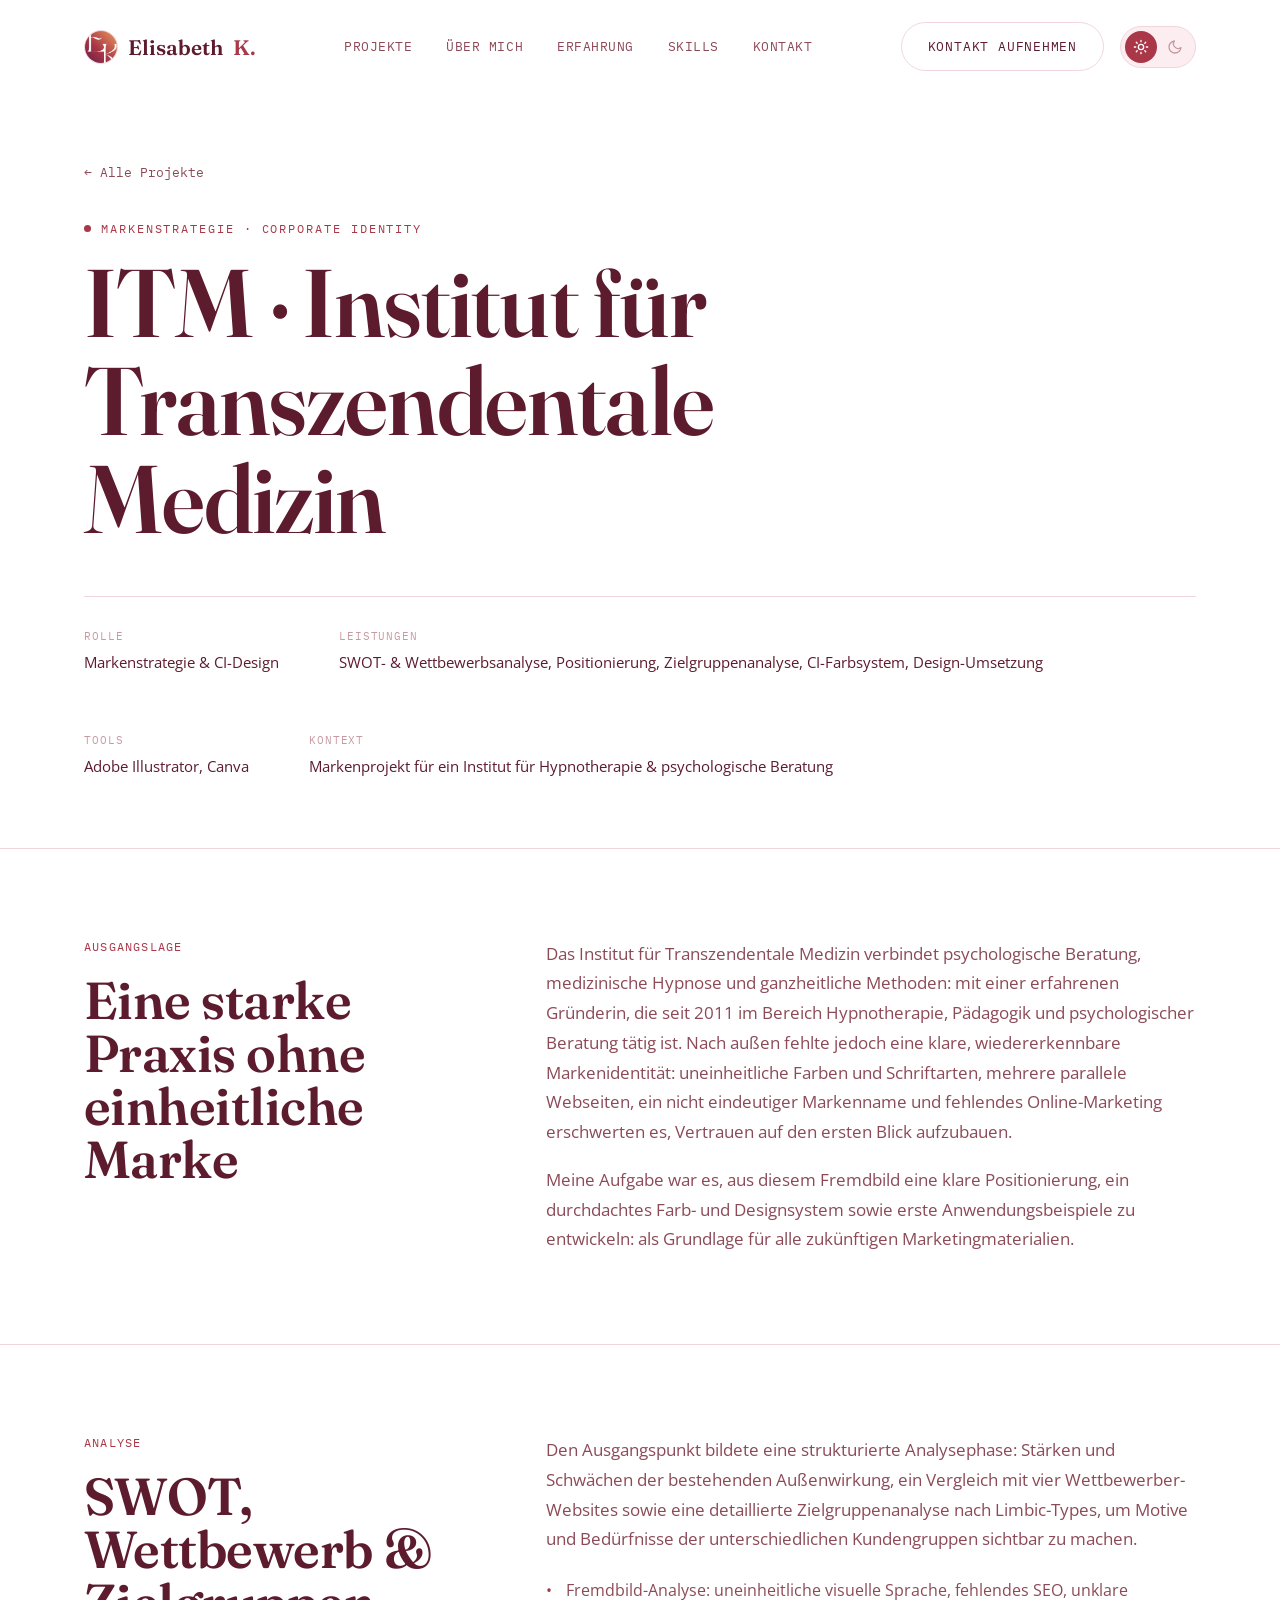
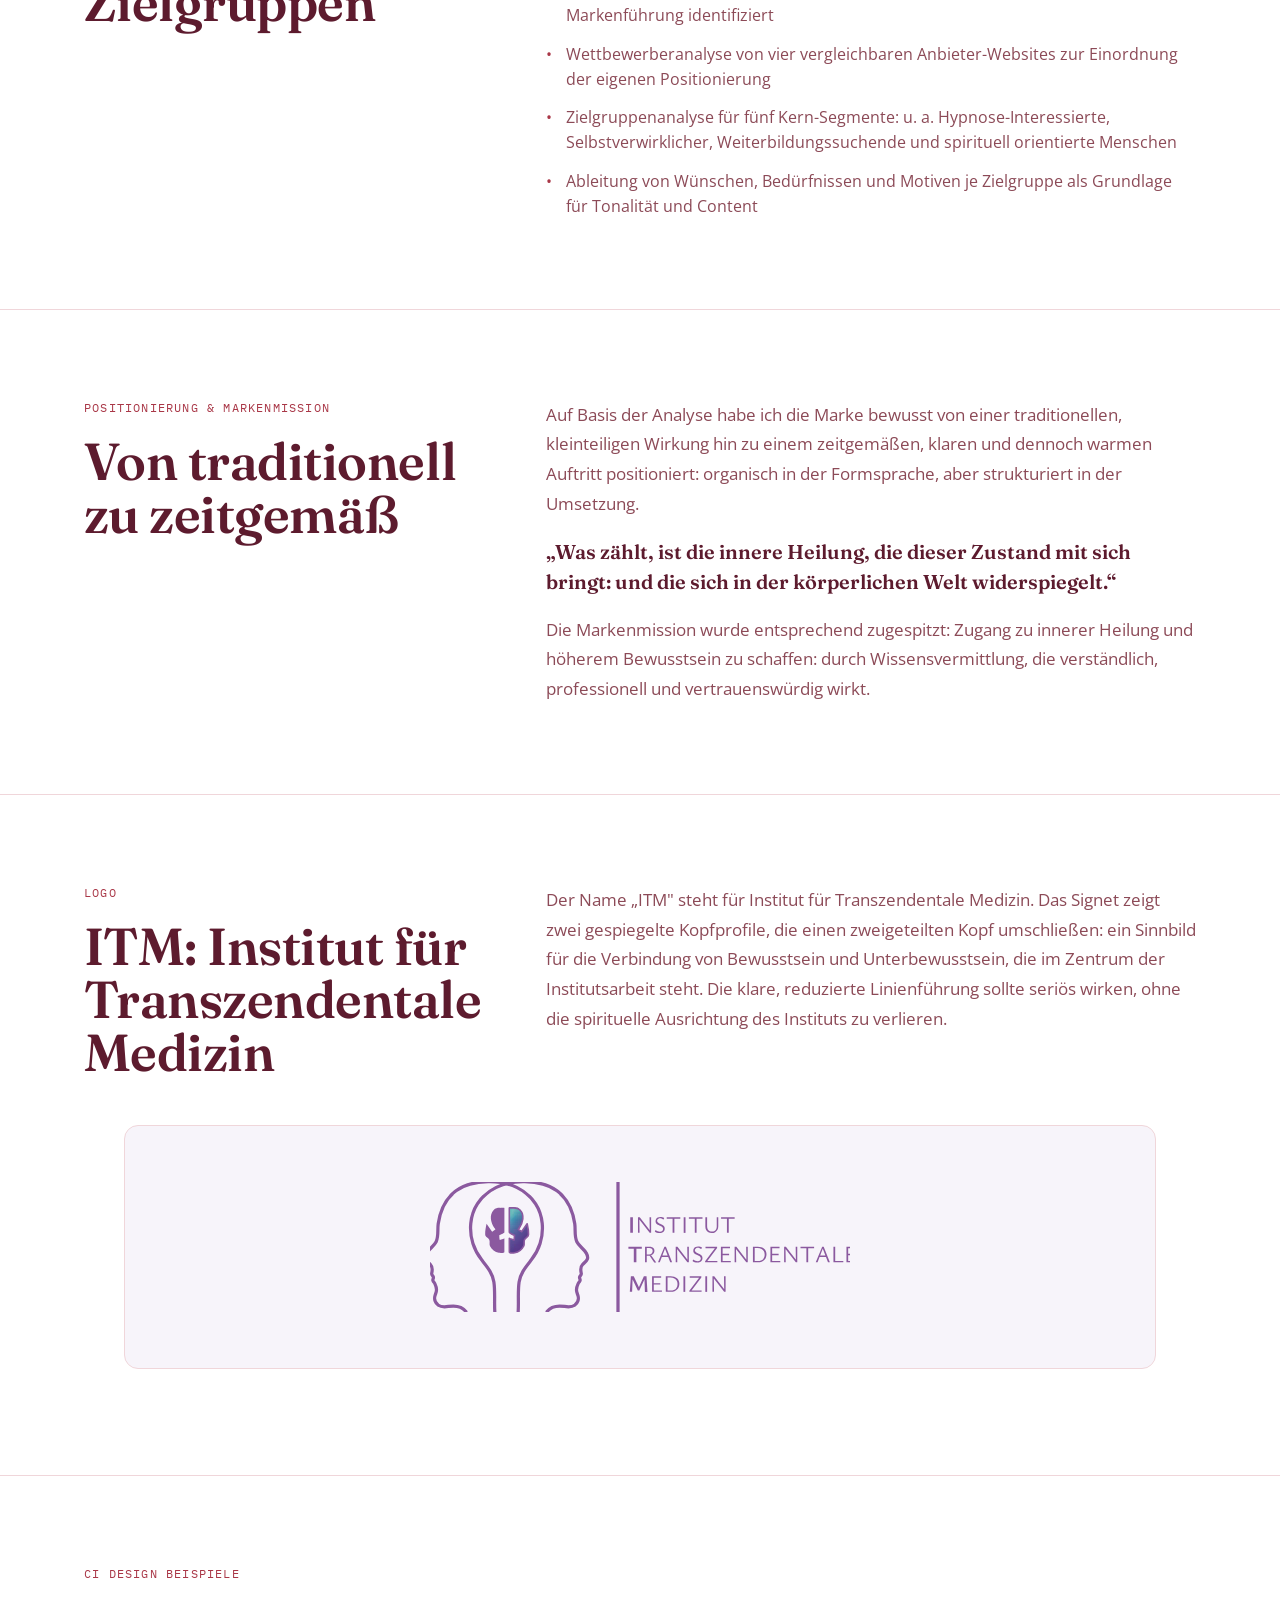
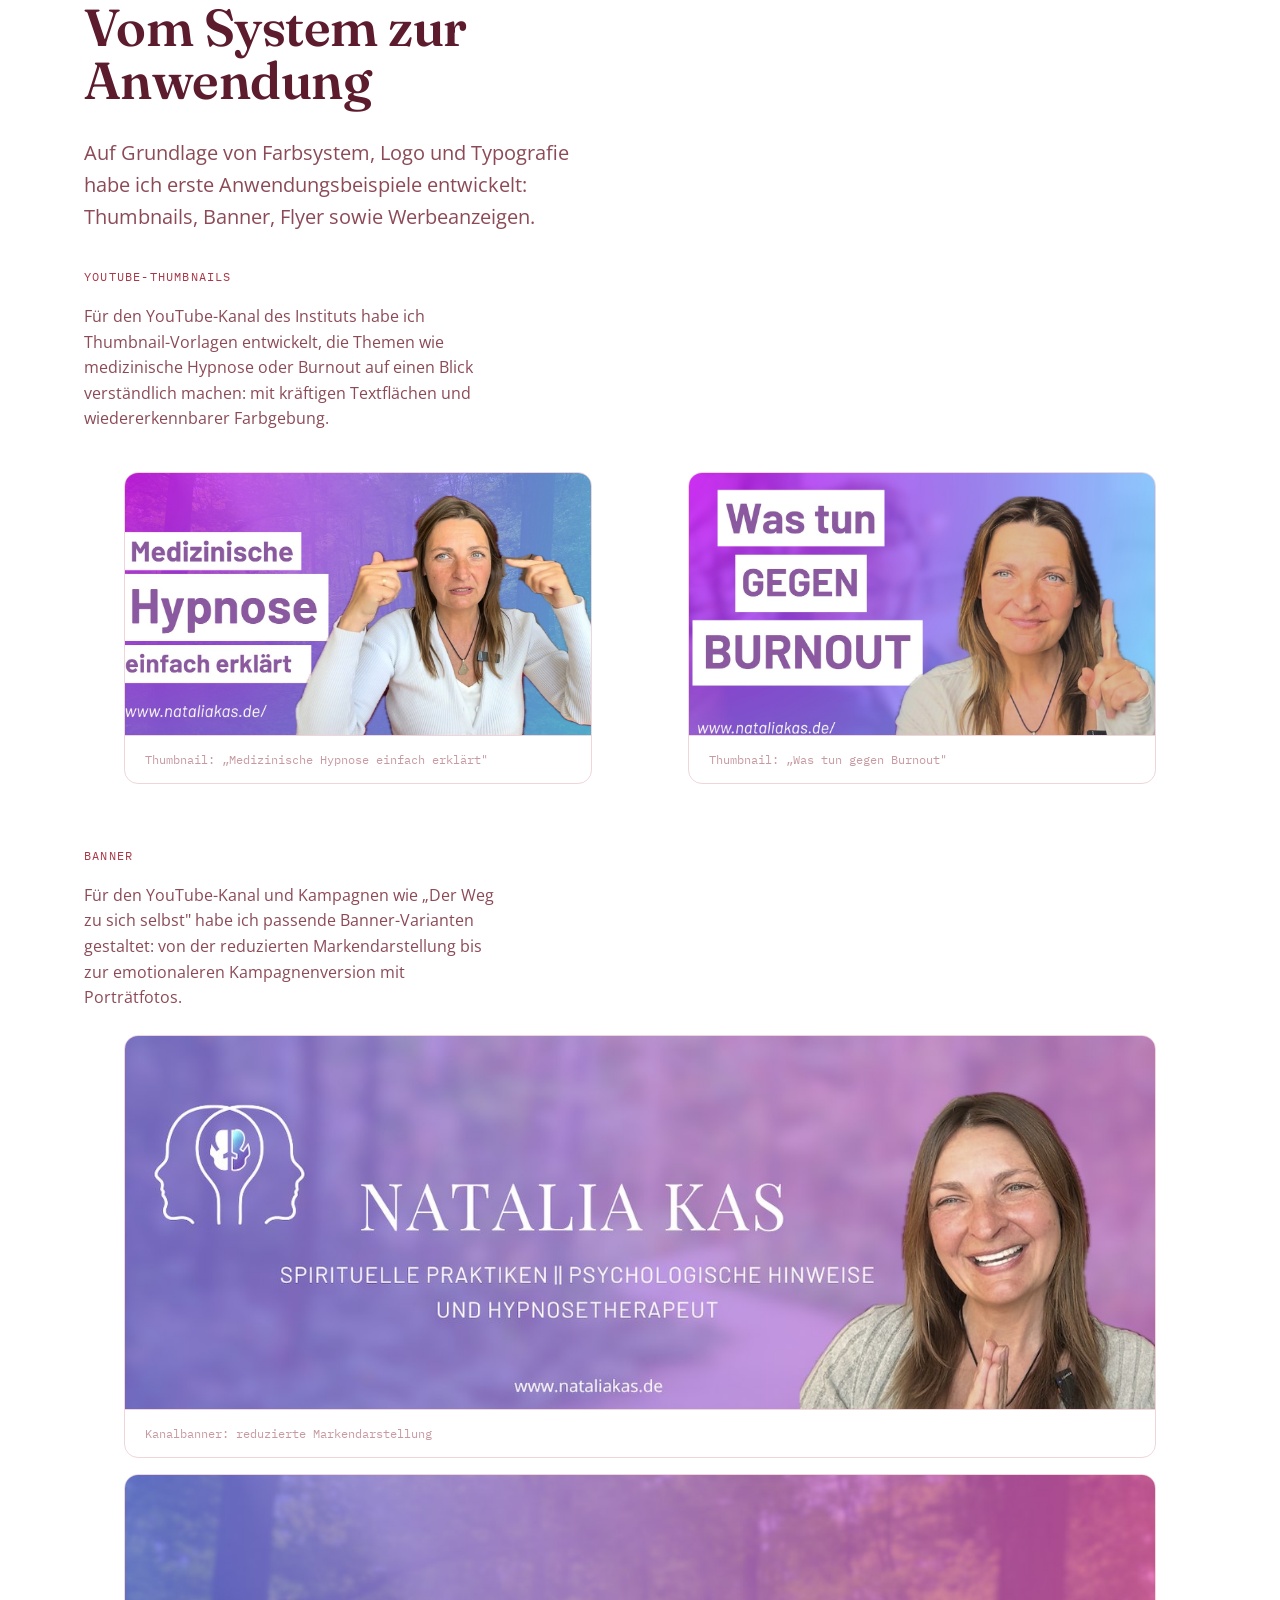
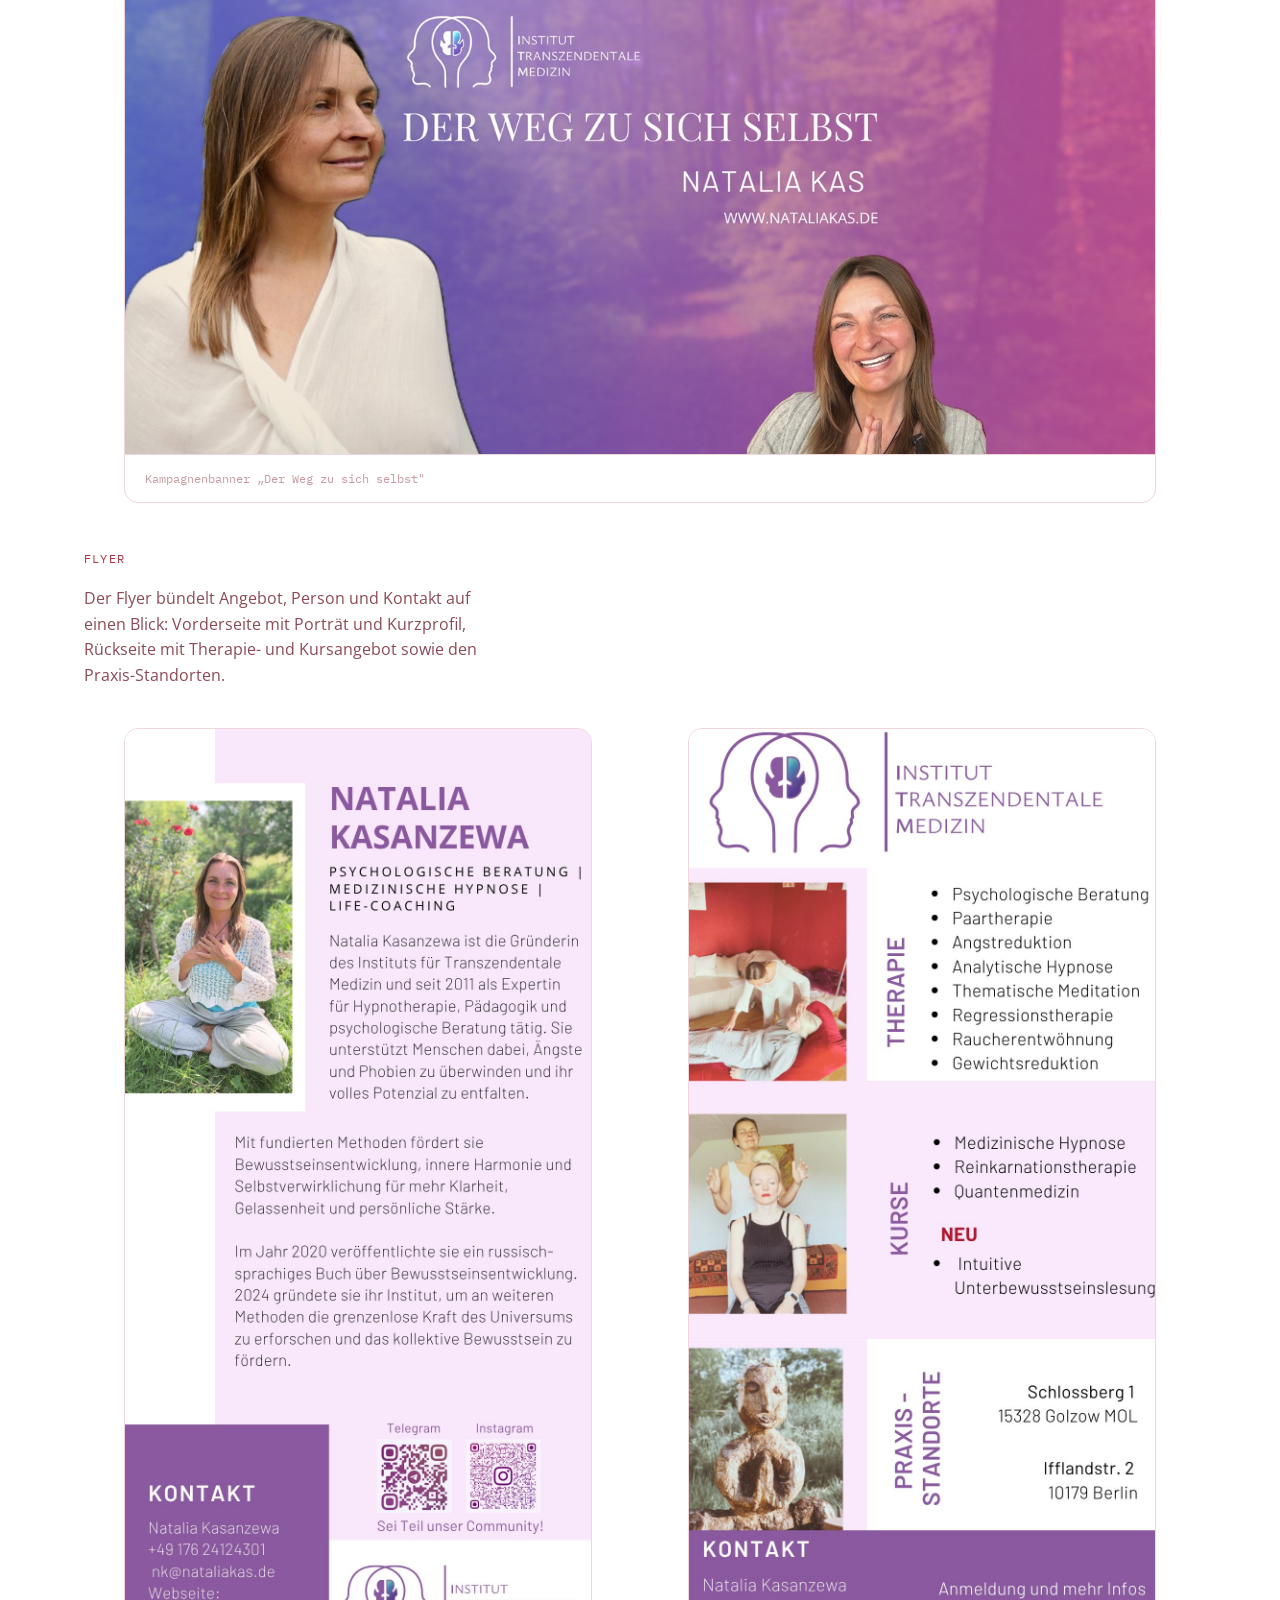
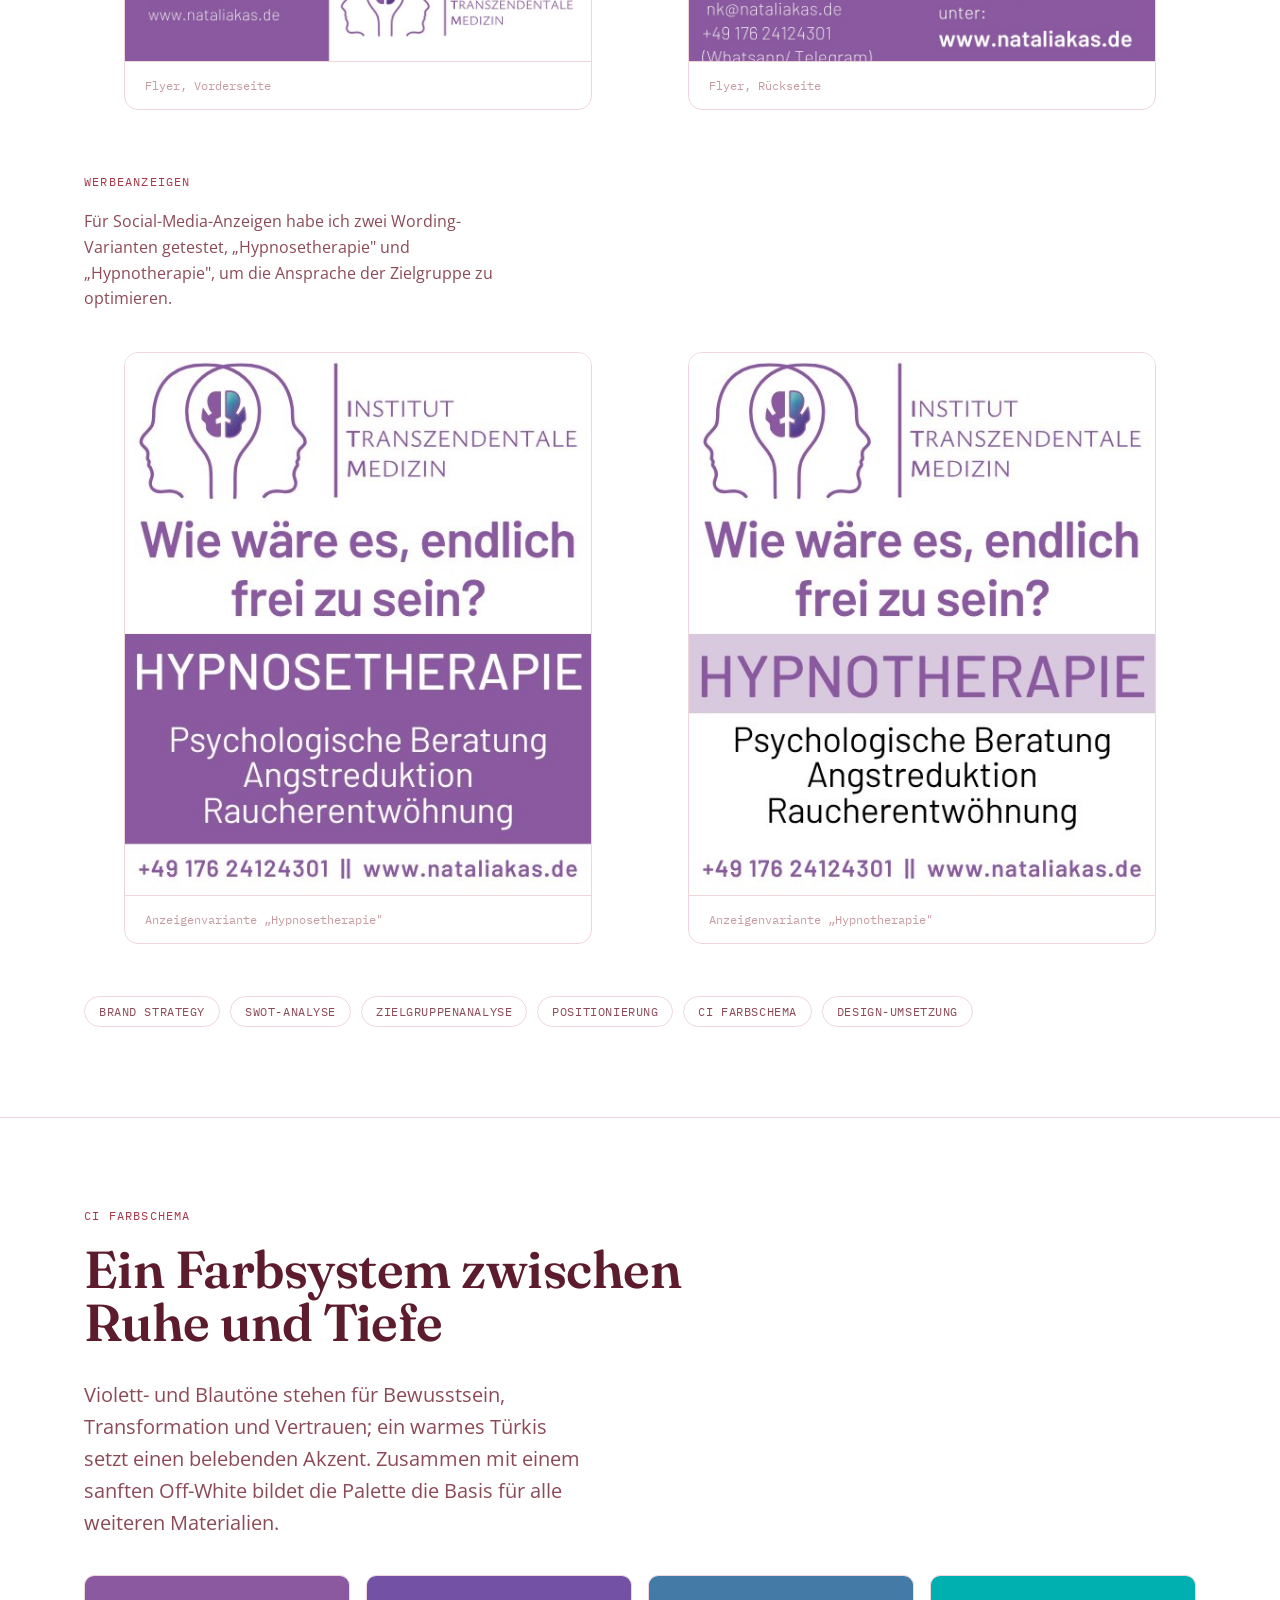
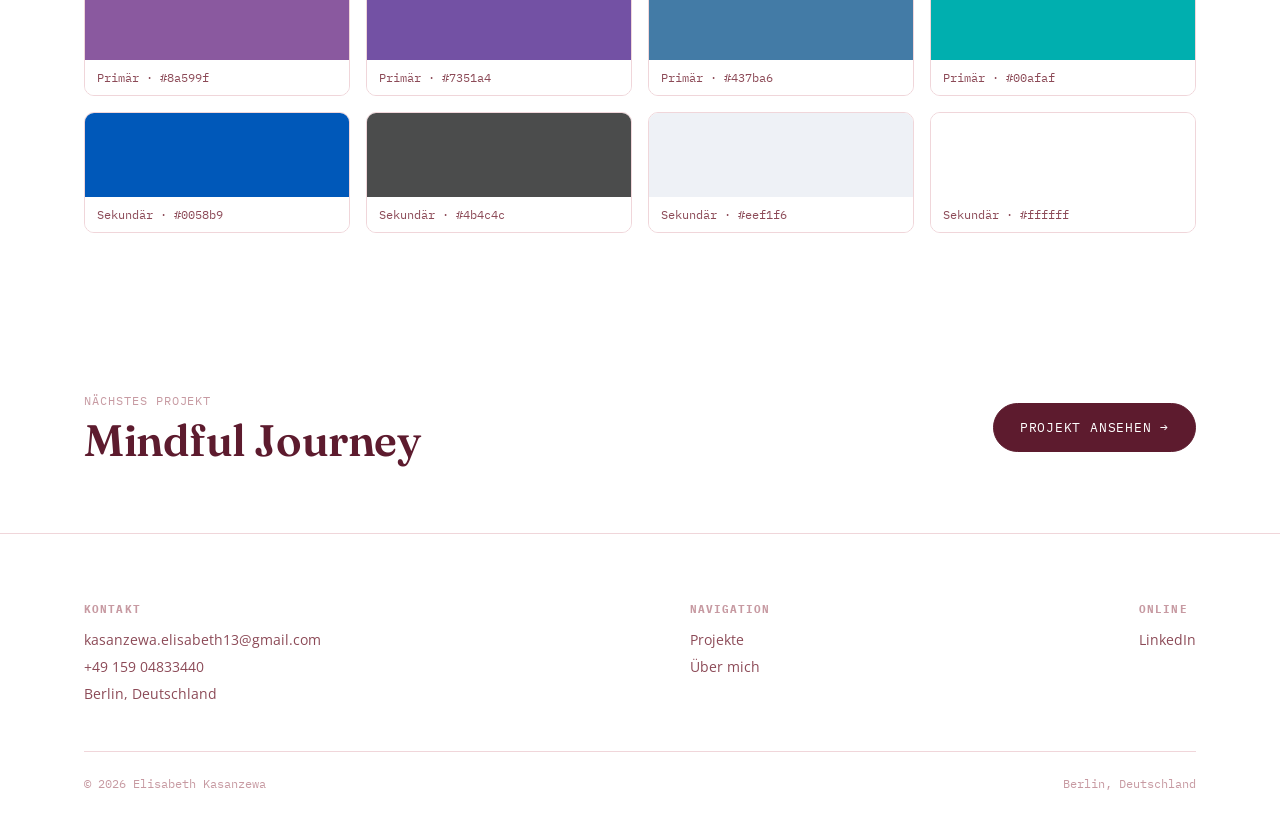
==== commit 7e854065: "new website design" ====
--- a/projects/itm.html
+++ b/projects/itm.html
@@ -2,19 +2,20 @@
 <html lang="de">
 <head>
 <meta charset="UTF-8">
+<script>(function(){try{var t=localStorage.getItem('ek-theme');if(t==='light'||(!t&&window.matchMedia('(prefers-color-scheme: light)').matches)){document.documentElement.setAttribute('data-theme','light');}}catch(e){}})();</script>
 <meta name="viewport" content="width=device-width, initial-scale=1.0">
-<title>ITM — Institut für Transzendentale Medizin | Elisabeth Kasanzewa</title>
+<title>ITM · Institut für Transzendentale Medizin | Elisabeth Kasanzewa</title>
 <meta name="description" content="Markenstrategie, Zielgruppenanalyse und Corporate-Design-System für das Institut für Transzendentale Medizin.">
 <link rel="preconnect" href="https://fonts.googleapis.com">
 <link rel="preconnect" href="https://fonts.gstatic.com" crossorigin>
-<link href="https://fonts.googleapis.com/css2?family=Big+Shoulders+Display:wght@500;600;700;800&family=Inter:wght@400;500;600;700&family=IBM+Plex+Mono:wght@400;500&display=swap" rel="stylesheet">
+<link href="https://fonts.googleapis.com/css2?family=Fraunces:opsz,wght@9..144,400;9..144,500;9..144,600;9..144,700&family=Open+Sans:wght@400;500;600;700&family=IBM+Plex+Mono:wght@400;500&display=swap" rel="stylesheet">
 <link rel="stylesheet" href="../assets/css/style.css">
 </head>
 <body>
 
 <header class="site-header is-scrolled">
   <div class="wrap">
-    <a href="../index.html" class="logo">Elisabeth <span>K.</span></a>
+    <a href="../index.html" class="logo"><span class="logo-mark"><img src="../assets/images/brand/monogram.jpg" alt="EK Monogramm"></span>Elisabeth <span>K.</span></a>
     <nav class="main-nav">
       <ul>
         <li><a href="../index.html#work">Projekte</a></li>
@@ -26,6 +27,14 @@
     </nav>
     <div class="header-cta">
       <a href="mailto:kasanzewa.elisabeth13@gmail.com" class="btn">Kontakt aufnehmen</a>
+            <div class="theme-toggle" aria-label="Farbschema wählen">
+        <button type="button" data-theme="light" aria-label="Helles Design">
+          <svg viewBox="0 0 24 24" fill="none" stroke="currentColor" stroke-width="2" stroke-linecap="round"><circle cx="12" cy="12" r="4"/><path d="M12 2v2M12 20v2M4.9 4.9l1.4 1.4M17.7 17.7l1.4 1.4M2 12h2M20 12h2M4.9 19.1l1.4-1.4M17.7 6.3l1.4-1.4"/></svg>
+        </button>
+        <button type="button" data-theme="dark" aria-label="Dunkles Design">
+          <svg viewBox="0 0 24 24" fill="none" stroke="currentColor" stroke-width="2" stroke-linecap="round" stroke-linejoin="round"><path d="M21 12.8A9 9 0 1 1 11.2 3a7 7 0 0 0 9.8 9.8Z"/></svg>
+        </button>
+      </div>
       <button class="nav-toggle" aria-label="Menü öffnen" aria-expanded="false">☰</button>
     </div>
   </div>
@@ -35,7 +44,7 @@
   <div class="wrap">
     <a href="../index.html#work" class="back-link">← Alle Projekte</a>
     <span class="eyebrow">Markenstrategie · Corporate Identity</span>
-    <h1 class="project-title" style="margin-top:18px;">ITM — Institut für Transzendentale Medizin</h1>
+    <h1 class="project-title" style="margin-top:18px;">ITM · Institut für Transzendentale Medizin</h1>
 
     <div class="project-meta-row">
       <div class="m">
@@ -48,7 +57,7 @@
       </div>
       <div class="m">
         <div class="k">Tools</div>
-        <div class="v">Figma, Adobe Creative Cloud</div>
+        <div class="v">Adobe Illustrator, Canva</div>
       </div>
       <div class="m">
         <div class="k">Kontext</div>
@@ -69,7 +78,7 @@
       <div class="prose">
         <p>
           Das Institut für Transzendentale Medizin verbindet psychologische Beratung, medizinische Hypnose
-          und ganzheitliche Methoden — mit einer erfahrenen Gründerin, die seit 2011 im Bereich
+          und ganzheitliche Methoden: mit einer erfahrenen Gründerin, die seit 2011 im Bereich
           Hypnotherapie, Pädagogik und psychologischer Beratung tätig ist. Nach außen fehlte jedoch eine
           klare, wiedererkennbare Markenidentität: uneinheitliche Farben und Schriftarten, mehrere parallele
           Webseiten, ein nicht eindeutiger Markenname und fehlendes Online-Marketing erschwerten es,
@@ -77,7 +86,7 @@
         </p>
         <p>
           Meine Aufgabe war es, aus diesem Fremdbild eine klare Positionierung, ein durchdachtes
-          Farb- und Designsystem sowie erste Anwendungsbeispiele zu entwickeln — als Grundlage für alle
+          Farb- und Designsystem sowie erste Anwendungsbeispiele zu entwickeln: als Grundlage für alle
           zukünftigen Marketingmaterialien.
         </p>
       </div>
@@ -103,7 +112,7 @@
         <ul>
           <li>Fremdbild-Analyse: uneinheitliche visuelle Sprache, fehlendes SEO, unklare Markenführung identifiziert</li>
           <li>Wettbewerberanalyse von vier vergleichbaren Anbieter-Websites zur Einordnung der eigenen Positionierung</li>
-          <li>Zielgruppenanalyse für fünf Kern-Segmente — u. a. Hypnose-Interessierte, Selbstverwirklicher, Weiterbildungssuchende und spirituell orientierte Menschen</li>
+          <li>Zielgruppenanalyse für fünf Kern-Segmente: u. a. Hypnose-Interessierte, Selbstverwirklicher, Weiterbildungssuchende und spirituell orientierte Menschen</li>
           <li>Ableitung von Wünschen, Bedürfnissen und Motiven je Zielgruppe als Grundlage für Tonalität und Content</li>
         </ul>
       </div>
@@ -122,18 +131,127 @@
       <div class="prose">
         <p>
           Auf Basis der Analyse habe ich die Marke bewusst von einer traditionellen, kleinteiligen Wirkung hin
-          zu einem zeitgemäßen, klaren und dennoch warmen Auftritt positioniert — organisch in der Formsprache,
+          zu einem zeitgemäßen, klaren und dennoch warmen Auftritt positioniert: organisch in der Formsprache,
           aber strukturiert in der Umsetzung.
         </p>
         <p style="margin-top:18px; font-family:var(--font-display); text-transform:none; font-weight:600; font-size:20px; color:var(--ink); line-height:1.5;">
-          „Was zählt, ist die innere Heilung, die dieser Zustand mit sich bringt — und die sich in der
+          „Was zählt, ist die innere Heilung, die dieser Zustand mit sich bringt: und die sich in der
           körperlichen Welt widerspiegelt.“
         </p>
         <p style="margin-top:18px;">
           Die Markenmission wurde entsprechend zugespitzt: Zugang zu innerer Heilung und höherem Bewusstsein
-          zu schaffen — durch Wissensvermittlung, die verständlich, professionell und vertrauenswürdig wirkt.
-        </p>
-      </div>
+          zu schaffen: durch Wissensvermittlung, die verständlich, professionell und vertrauenswürdig wirkt.
+        </p>
+      </div>
+    </div>
+  </div>
+</section>
+
+<!-- LOGO -->
+<section class="project-section">
+  <div class="wrap">
+    <div class="two-col reveal">
+      <div>
+        <div class="section-label">Logo</div>
+        <h2>ITM: Institut für Transzendentale Medizin</h2>
+      </div>
+      <div class="prose">
+        <p>
+          Der Name „ITM" steht für Institut für Transzendentale Medizin. Das Signet zeigt zwei
+          gespiegelte Kopfprofile, die einen zweigeteilten Kopf umschließen: ein Sinnbild für die
+          Verbindung von Bewusstsein und Unterbewusstsein, die im Zentrum der Institutsarbeit
+          steht. Die klare, reduzierte Linienführung sollte seriös wirken, ohne die spirituelle
+          Ausrichtung des Instituts zu verlieren.
+        </p>
+      </div>
+    </div>
+    <figure class="figure reveal itm-logo-figure">
+      <div class="img-frame"><img src="../assets/images/itm/logo.svg" alt="Logo des Instituts für Transzendentale Medizin: zwei gespiegelte Kopfprofile um ein zweigeteiltes Kopf-Symbol"></div>
+    </figure>
+  </div>
+</section>
+
+<!-- ANWENDUNGEN -->
+<section class="project-section">
+  <div class="wrap">
+    <div class="section-label reveal">CI Design Beispiele</div>
+    <h2 class="reveal">Vom System zur Anwendung</h2>
+    <p class="lead reveal" style="margin-bottom:36px;">
+      Auf Grundlage von Farbsystem, Logo und Typografie habe ich erste Anwendungsbeispiele entwickelt:
+      Thumbnails, Banner, Flyer sowie Werbeanzeigen.
+    </p>
+
+    <div class="section-label reveal" style="margin-top:8px;">YouTube-Thumbnails</div>
+    <p class="lead reveal" style="margin-bottom:24px; font-size:16px;">
+      Für den YouTube-Kanal des Instituts habe ich Thumbnail-Vorlagen entwickelt, die Themen wie
+      medizinische Hypnose oder Burnout auf einen Blick verständlich machen: mit kräftigen
+      Textflächen und wiedererkennbarer Farbgebung.
+    </p>
+    <div class="mini-grid reveal" style="grid-template-columns: 1fr 1fr;">
+      <figure class="figure reveal">
+        <div class="img-frame"><img src="../assets/images/itm/thumbnail-hypnose.jpg" alt="YouTube-Thumbnail: Medizinische Hypnose einfach erklärt"></div>
+        <figcaption>Thumbnail: „Medizinische Hypnose einfach erklärt"</figcaption>
+      </figure>
+      <figure class="figure reveal">
+        <div class="img-frame"><img src="../assets/images/itm/thumbnail-burnout.jpg" alt="YouTube-Thumbnail: Was tun gegen Burnout"></div>
+        <figcaption>Thumbnail: „Was tun gegen Burnout"</figcaption>
+      </figure>
+    </div>
+
+    <div class="section-label reveal" style="margin-top:48px;">Banner</div>
+    <p class="lead reveal" style="margin-bottom:24px; font-size:16px;">
+      Für den YouTube-Kanal und Kampagnen wie „Der Weg zu sich selbst" habe ich passende
+      Banner-Varianten gestaltet: von der reduzierten Markendarstellung bis zur emotionaleren
+      Kampagnenversion mit Porträtfotos.
+    </p>
+    <figure class="figure reveal">
+      <div class="img-frame"><img src="../assets/images/itm/banner-simple.jpg" alt="YouTube-Kanalbanner mit Logo und Claim Spirituelle Praktiken, Psychologische Hinweise und Hypnosetherapeut"></div>
+      <figcaption>Kanalbanner: reduzierte Markendarstellung</figcaption>
+    </figure>
+    <figure class="figure reveal" style="margin-top:16px;">
+      <div class="img-frame"><img src="../assets/images/itm/banner-campaign.jpg" alt="Kampagnenbanner Der Weg zu sich selbst mit Logo und Porträtfotos"></div>
+      <figcaption>Kampagnenbanner „Der Weg zu sich selbst"</figcaption>
+    </figure>
+
+    <div class="section-label reveal" style="margin-top:48px;">Flyer</div>
+    <p class="lead reveal" style="margin-bottom:24px; font-size:16px;">
+      Der Flyer bündelt Angebot, Person und Kontakt auf einen Blick: Vorderseite mit Porträt und
+      Kurzprofil, Rückseite mit Therapie- und Kursangebot sowie den Praxis-Standorten.
+    </p>
+    <div class="mini-grid reveal" style="grid-template-columns: 1fr 1fr;">
+      <figure class="figure reveal">
+        <div class="img-frame"><img src="../assets/images/itm/flyer-front.jpg" alt="ITM Flyer Vorderseite mit Porträt und Kurzprofil von Natalia Kasanzewa"></div>
+        <figcaption>Flyer, Vorderseite</figcaption>
+      </figure>
+      <figure class="figure reveal">
+        <div class="img-frame"><img src="../assets/images/itm/flyer-back.jpg" alt="ITM Flyer Rückseite mit Therapie- und Kursangebot sowie Praxis-Standorten"></div>
+        <figcaption>Flyer, Rückseite</figcaption>
+      </figure>
+    </div>
+
+    <div class="section-label reveal" style="margin-top:48px;">Werbeanzeigen</div>
+    <p class="lead reveal" style="margin-bottom:24px; font-size:16px;">
+      Für Social-Media-Anzeigen habe ich zwei Wording-Varianten getestet, „Hypnosetherapie" und
+      „Hypnotherapie", um die Ansprache der Zielgruppe zu optimieren.
+    </p>
+    <div class="mini-grid reveal" style="grid-template-columns: 1fr 1fr;">
+      <figure class="figure reveal">
+        <div class="img-frame"><img src="../assets/images/itm/ad-hypnosetherapie.jpg" alt="Werbeanzeige Variante Hypnosetherapie"></div>
+        <figcaption>Anzeigenvariante „Hypnosetherapie"</figcaption>
+      </figure>
+      <figure class="figure reveal">
+        <div class="img-frame"><img src="../assets/images/itm/ad-hypnotherapie.jpg" alt="Werbeanzeige Variante Hypnotherapie"></div>
+        <figcaption>Anzeigenvariante „Hypnotherapie"</figcaption>
+      </figure>
+    </div>
+
+    <div class="tag-row reveal" style="margin-top:36px;">
+      <span>Brand Strategy</span>
+      <span>SWOT-Analyse</span>
+      <span>Zielgruppenanalyse</span>
+      <span>Positionierung</span>
+      <span>CI Farbschema</span>
+      <span>Design-Umsetzung</span>
     </div>
   </div>
 </section>
@@ -186,43 +304,6 @@
   </div>
 </section>
 
-<!-- CI DESIGN -->
-<section class="project-section">
-  <div class="wrap">
-    <div class="section-label reveal">CI Design Beispiele</div>
-    <h2 class="reveal">Vom System zur Anwendung</h2>
-    <p class="lead reveal" style="margin-bottom:36px;">
-      Auf Grundlage von Farbsystem, Logo und Typografie habe ich erste Anwendungsbeispiele entwickelt —
-      Flyer, Werbeanzeigen sowie Vorlagen für Social-Media-Thumbnails und Banner.
-    </p>
-
-    <figure class="figure reveal">
-      <img src="../assets/images/itm/ci-designs.jpg" alt="CI Design Beispiele: Flyer und Werbeanzeigen für das Institut für Transzendentale Medizin">
-      <figcaption>Flyer &amp; Werbeanzeigen — entwickelt auf Basis des CI-Farbschemas und der Markenpositionierung</figcaption>
-    </figure>
-
-    <div class="mini-grid reveal" style="grid-template-columns: 1fr 1fr; margin-top: 24px;">
-      <figure class="figure">
-        <img src="../assets/images/itm/thumbnails.jpg" alt="Beispielhafte YouTube-Thumbnails im CI-Design">
-        <figcaption>Beispielhafte Thumbnails für YouTube</figcaption>
-      </figure>
-      <figure class="figure">
-        <img src="../assets/images/itm/banners.jpg" alt="Beispielhaftes Bannerbild im CI-Design">
-        <figcaption>Beispielhaftes Bannerbild</figcaption>
-      </figure>
-    </div>
-
-    <div class="tag-row reveal">
-      <span>Brand Strategy</span>
-      <span>SWOT-Analyse</span>
-      <span>Zielgruppenanalyse</span>
-      <span>Positionierung</span>
-      <span>CI Farbschema</span>
-      <span>Design-Umsetzung</span>
-    </div>
-  </div>
-</section>
-
 <div class="wrap">
   <div class="project-next reveal">
     <div>
@@ -239,7 +320,7 @@
       <div class="footer-col">
         <h5>Kontakt</h5>
         <a href="mailto:kasanzewa.elisabeth13@gmail.com">kasanzewa.elisabeth13@gmail.com</a>
-        <a href="tel:015904833440">0159 04833440</a>
+        <a href="tel:+4915904833440">+49 159 04833440</a>
         <p>Berlin, Deutschland</p>
       </div>
       <div class="footer-col">
@@ -249,7 +330,7 @@
       </div>
       <div class="footer-col">
         <h5>Online</h5>
-        <a href="https://www.linkedin.com/in/elisabethkasanzewa-6425612b8" target="_blank" rel="noopener">LinkedIn</a>
+        <a href="https://www.linkedin.com/in/elisabeth-kasanzewa-6425612b8/" target="_blank" rel="noopener">LinkedIn</a>
       </div>
     </div>
     <div class="footer-bottom">
--- a/assets/css/style.css
+++ b/assets/css/style.css
@@ -1,28 +1,71 @@
 /* ==========================================================================
-   Elisabeth Kasanzewa — Portfolio
-   Design tokens
+   Elisabeth Kasanzewa: Portfolio
+   Design tokens: Bordeaux / Rot / Weiss
    ========================================================================== */
 :root{
-  --bg:            #0c0c0e;
-  --bg-soft:       #131316;
-  --bg-card:       #17171b;
-  --line:          #26262b;
-  --ink:           #f3f1ed;
-  --ink-dim:       #a9a7a3;
-  --ink-faint:     #6f6d6a;
-  --accent:        #a06fc4;   /* purple — from the ITM colour system */
-  --accent-soft:   #7351a4;
-  --accent-teal:   #00afaf;   /* secondary — from the ITM colour system */
-  --accent-blue:   #4c86c9;
-
-  --font-display: "Big Shoulders Display", "Arial Narrow", sans-serif;
-  --font-body:    "Inter", -apple-system, BlinkMacSystemFont, "Segoe UI", sans-serif;
+  color-scheme: dark;
+
+  /* Markenfarben (Basis) */
+  --maroon:  #5D1B2E;
+  --red:     #DE3747;
+  --wine:    #A93747;
+  --white:   #FFFFFF;
+
+  /* Dark Theme (Standard) */
+  --bg:            #5D1B2E;
+  --bg-soft:       #4A1625;
+  --bg-card:       #6E2A3D;
+  --line:          #7A4050;
+  --ink:           var(--white);
+  --ink-dim:       #E7C7CE;
+  --ink-faint:     #B98A94;
+  --accent:        var(--red);
+  --accent-soft:   var(--wine);
+  --accent-teal:   var(--red);
+  --accent-blue:   var(--wine);
+
+  --bg-rgb:      93,27,46;
+  --ink-rgb:     255,255,255;
+  --accent-rgb:  222,55,71;
+  --accent2-rgb: 169,55,71;
+
+  --font-display: "Fraunces", "Georgia", serif;
+  --font-body:    "Open Sans", -apple-system, BlinkMacSystemFont, "Segoe UI", sans-serif;
   --font-mono:    "IBM Plex Mono", ui-monospace, monospace;
 
   --container: 1240px;
   --gutter: clamp(20px, 5vw, 64px);
   --radius: 14px;
-}
+
+  transition: background .35s ease, color .35s ease;
+}
+
+[data-theme="light"]{
+  color-scheme: light;
+  --bg:            var(--white);
+  --bg-soft:       #FCEEF0;
+  --bg-card:       #FFFFFF;
+  --line:          #F0D6DA;
+  --ink:           var(--maroon);
+  --ink-dim:       #8C4A57;
+  --ink-faint:     #C79AA2;
+  --accent:        var(--wine);
+  --accent-soft:   var(--red);
+  --accent-teal:   var(--wine);
+  --accent-blue:   var(--maroon);
+
+  --bg-rgb:      255,255,255;
+  --ink-rgb:     93,27,46;
+  --accent-rgb:  169,55,71;
+  --accent2-rgb: 222,55,71;
+}
+
+[data-theme="light"] .work-card{ box-shadow: 0 1px 3px rgba(93,27,46,.06); }
+[data-theme="light"] .card-shade{
+  background: linear-gradient(180deg, rgba(255,255,255,.1) 0%, rgba(93,27,46,.88) 85%);
+}
+[data-theme="light"] .hero-title .accent-outline{ -webkit-text-stroke: 1.5px var(--maroon); }
+[data-theme="light"] ::selection{ background: var(--wine); color: var(--white); }
 
 *, *::before, *::after{ box-sizing: border-box; }
 html{ scroll-behavior: smooth; }
@@ -42,7 +85,7 @@
 ul{ margin: 0; padding: 0; list-style: none; }
 button{ font-family: inherit; }
 
-::selection{ background: var(--accent); color: #0c0c0e; }
+::selection{ background: var(--accent); color: var(--bg); }
 
 :focus-visible{
   outline: 2px solid var(--accent);
@@ -76,11 +119,10 @@
 
 h1,h2,h3,h4{
   font-family: var(--font-display);
-  font-weight: 700;
+  font-weight: 600;
   letter-spacing: -.01em;
-  line-height: .98;
+  line-height: 1.02;
   margin: 0;
-  text-transform: uppercase;
 }
 
 p{ margin: 0; }
@@ -137,7 +179,7 @@
   border-bottom: 1px solid transparent;
 }
 .site-header.is-scrolled{
-  background: rgba(12,12,14,.86);
+  background: rgba(var(--bg-rgb),.86);
   backdrop-filter: blur(10px);
   border-bottom-color: var(--line);
   padding: 14px 0;
@@ -150,10 +192,22 @@
 }
 .logo{
   font-family: var(--font-display);
-  font-size: 22px;
-  text-transform: uppercase;
-  letter-spacing: .01em;
-}
+  font-size: 21px;
+  font-weight: 600;
+  letter-spacing: 0;
+  display: flex;
+  align-items: center;
+  gap: 10px;
+}
+.logo-mark{
+  width: 34px;
+  height: 34px;
+  border-radius: 50%;
+  overflow: hidden;
+  flex-shrink: 0;
+  border: 1px solid var(--line);
+}
+.logo-mark img{ width: 100%; height: 100%; object-fit: cover; object-position: center; }
 .logo span{ color: var(--accent); }
 
 .main-nav ul{
@@ -178,7 +232,34 @@
 }
 .main-nav a:hover::after{ right: 0; }
 
-.header-cta{ display: flex; align-items: center; gap: 22px; }
+.header-cta{ display: flex; align-items: center; gap: 16px; }
+
+.theme-toggle{
+  display: flex;
+  align-items: center;
+  gap: 2px;
+  background: var(--bg-soft);
+  border: 1px solid var(--line);
+  border-radius: 100px;
+  padding: 4px;
+}
+.theme-toggle button{
+  background: none;
+  border: none;
+  color: var(--ink-faint);
+  width: 32px; height: 32px;
+  border-radius: 50%;
+  display: flex;
+  align-items: center;
+  justify-content: center;
+  cursor: pointer;
+  transition: background .2s ease, color .2s ease;
+}
+.theme-toggle button svg{ width: 16px; height: 16px; }
+.theme-toggle button.is-active{
+  background: var(--accent);
+  color: var(--bg);
+}
 
 .nav-toggle{
   display: none;
@@ -234,7 +315,7 @@
   position: absolute;
   top: -220px; right: -160px;
   width: 640px; height: 640px;
-  background: radial-gradient(circle, rgba(160,111,196,.35), transparent 65%);
+  background: radial-gradient(circle, rgba(var(--accent-rgb),.35), transparent 65%);
   filter: blur(10px);
   pointer-events: none;
 }
@@ -349,6 +430,18 @@
   .marquee-track{ animation: none; }
   .scroll-cue .stick{ animation: none; }
 }
+
+/* ---------------------------- Brand banner ---------------------------- */
+.brand-banner{ padding: 64px 0 0; }
+.brand-banner-img{
+  display: block;
+  border-radius: var(--radius);
+  overflow: hidden;
+  border: 1px solid var(--line);
+  transition: transform .35s ease, box-shadow .35s ease;
+}
+.brand-banner-img:hover{ transform: translateY(-2px); box-shadow: 0 12px 40px rgba(var(--bg-rgb),.25); }
+.brand-banner-img img{ width: 100%; display: block; }
 
 /* ---------------------------- Section shell ---------------------------- */
 section{ padding: 120px 0; position: relative; }
@@ -402,7 +495,7 @@
 .work-card:hover .card-media{ opacity: .68; transform: scale(1.03); }
 .work-card .card-shade{
   position: absolute; inset: 0;
-  background: linear-gradient(180deg, rgba(12,12,14,.35) 0%, rgba(12,12,14,.92) 85%);
+  background: linear-gradient(180deg, rgba(var(--bg-rgb),.35) 0%, rgba(var(--bg-rgb),.92) 85%);
   z-index: 0;
 }
 .work-card > *{ position: relative; z-index: 1; }
@@ -413,14 +506,14 @@
   text-transform: uppercase;
   letter-spacing: .08em;
   color: var(--ink);
-  border: 1px solid rgba(243,241,237,.35);
+  border: 1px solid rgba(var(--ink-rgb),.35);
   padding: 6px 12px;
   border-radius: 100px;
 }
 .card-arrow{
   width: 38px; height: 38px;
   border-radius: 50%;
-  border: 1px solid rgba(243,241,237,.35);
+  border: 1px solid rgba(var(--ink-rgb),.35);
   display: flex; align-items: center; justify-content: center;
   font-size: 16px;
   transition: background .25s ease, border-color .25s ease, transform .25s ease;
@@ -478,7 +571,7 @@
 .about{ background: var(--bg-soft); border-top: 1px solid var(--line); border-bottom: 1px solid var(--line); }
 .about-grid{
   display: grid;
-  grid-template-columns: .8fr 1.2fr;
+  grid-template-columns: 1fr 1.618fr; /* Goldener Schnitt */
   gap: 64px;
   align-items: start;
 }
@@ -486,22 +579,27 @@
   aspect-ratio: 4/5;
   border-radius: var(--radius);
   border: 1px solid var(--line);
+  overflow: hidden;
   background:
-    radial-gradient(circle at 30% 20%, rgba(160,111,196,.35), transparent 55%),
-    radial-gradient(circle at 80% 85%, rgba(0,175,175,.25), transparent 55%),
+    radial-gradient(circle at 30% 20%, rgba(var(--accent-rgb),.35), transparent 55%),
+    radial-gradient(circle at 80% 85%, rgba(var(--accent2-rgb),.25), transparent 55%),
     var(--bg-card);
   position: sticky;
   top: 110px;
-  display: flex;
-  align-items: flex-end;
-  padding: 26px;
-}
-.about-portrait .initials{
-  font-family: var(--font-display);
-  font-size: 96px;
-  color: rgba(243,241,237,.12);
-  line-height: .8;
-}
+}
+.about-portrait .img-frame,
+.about-portrait img{
+  width: 100%;
+  height: 100%;
+  display: block;
+  object-fit: cover;
+  object-position: top center;
+}
+.about-portrait img{
+  transform: scale(1.02);
+  transition: transform .8s cubic-bezier(.22,1,.36,1);
+}
+.about-portrait:hover img{ transform: scale(1); }
 .about-copy p{
   font-size: clamp(18px, 2.4vw, 26px);
   line-height: 1.55;
@@ -517,7 +615,7 @@
 .fact-grid{
   margin-top: 56px;
   display: grid;
-  grid-template-columns: repeat(3, 1fr);
+  grid-template-columns: repeat(4, minmax(0,1fr));
   gap: 24px;
   border-top: 1px solid var(--line);
   padding-top: 40px;
@@ -540,7 +638,9 @@
 @media (max-width: 860px){
   .about-grid{ grid-template-columns: 1fr; }
   .about-portrait{ position: static; aspect-ratio: 16/9; }
-  .fact-grid{ grid-template-columns: 1fr; gap: 28px; }
+}
+@media (max-width: 720px){
+  .fact-grid{ grid-template-columns: repeat(2, minmax(0,1fr)); gap: 28px; }
 }
 
 /* ---------------------------- Experience ---------------------------- */
@@ -553,7 +653,7 @@
   gap: 30px;
   transition: background .3s ease;
 }
-.exp-item:hover{ background: rgba(160,111,196,.04); }
+.exp-item:hover{ background: rgba(var(--accent-rgb),.06); }
 .exp-no{ font-family: var(--font-mono); color: var(--ink-faint); font-size: 14px; padding-top: 6px; }
 .exp-role h3{
   text-transform: none;
@@ -583,7 +683,7 @@
   position: relative;
 }
 .exp-detail li::before{
-  content: "—";
+  content: "•";
   position: absolute; left: 0; color: var(--accent);
 }
 @media (max-width: 860px){
@@ -621,6 +721,12 @@
   border-radius: 2px;
   display: inline-block;
 }
+.skill-block p.skill-desc{
+  margin: -6px 0 18px;
+  font-size: 13.5px;
+  line-height: 1.55;
+  color: var(--ink-dim);
+}
 .skill-block ul{ display: flex; flex-direction: column; gap: 10px; }
 .skill-block li{
   font-family: var(--font-mono);
@@ -680,7 +786,15 @@
 }
 .cta h2{
   font-size: clamp(40px, 8vw, 110px);
-  margin-bottom: 40px;
+  margin-bottom: 24px;
+}
+.cta-text{
+  max-width: 52ch;
+  margin: 0 auto 40px;
+  text-align: center;
+  line-height: 1.6;
+  color: var(--ink-dim);
+  font-size: 16px;
 }
 .cta-actions{ display: flex; gap: 16px; justify-content: center; flex-wrap: wrap; }
 
@@ -789,8 +903,9 @@
 }
 .two-col{
   display: grid;
-  grid-template-columns: .9fr 1.4fr;
+  grid-template-columns: 1fr 1.618fr; /* Goldener Schnitt */
   gap: 60px;
+  align-items: start;
 }
 .two-col p, .prose p{
   color: var(--ink-dim);
@@ -806,13 +921,14 @@
   padding-left: 20px;
   position: relative;
 }
-.two-col li::before{ content: "—"; position: absolute; left: 0; color: var(--accent); }
+.two-col li::before{ content: "•"; position: absolute; left: 0; color: var(--accent); }
 @media (max-width: 860px){ .two-col{ grid-template-columns: 1fr; gap: 24px; } }
 
 .mini-grid{
   display: grid;
   grid-template-columns: repeat(4, 1fr);
   gap: 16px;
+  align-items: start;
   margin-top: 10px;
 }
 @media (max-width: 860px){ .mini-grid{ grid-template-columns: repeat(2, 1fr); } }
@@ -837,7 +953,25 @@
   overflow: hidden;
   background: var(--bg-card);
 }
-.figure img{ width: 100%; }
+.itm-logo-figure{
+  background: #f7f4fa;
+  display: flex;
+  align-items: center;
+  justify-content: center;
+  padding: 56px;
+}
+.itm-logo-figure .img-frame{ width: 100%; max-width: 420px; }
+.itm-logo-figure img{ width: 100%; height: auto; }
+.figure .img-frame{ overflow: hidden; position: relative; }
+.figure img{
+  width: 100%;
+  display: block;
+  transform: scale(1.03);
+  transition: transform .6s cubic-bezier(.22,1,.36,1);
+}
+.figure:hover img{
+  transform: scale(1);
+}
 .figure figcaption{
   padding: 16px 20px;
   font-family: var(--font-mono);
@@ -876,12 +1010,46 @@
 }
 .project-next h3{ font-size: clamp(26px, 4vw, 44px); }
 
+.figma-embed{
+  border-radius: var(--radius);
+  border: 1px solid var(--line);
+  overflow: hidden;
+  background: var(--bg-card);
+  aspect-ratio: 16/10;
+}
+.figma-embed iframe{
+  width: 100%;
+  height: 100%;
+  border: none;
+  display: block;
+}
+@media (max-width: 640px){
+  .figma-embed{ aspect-ratio: 3/4; }
+}
+
+/* ---------------------------- Media + text pairing (golden ratio) ---------------------------- */
+.media-text{
+  display: grid;
+  grid-template-columns: 1.618fr 1fr; /* Goldener Schnitt: Bild fuehrt, Text begleitet */
+  gap: 48px;
+  align-items: start;
+}
+.media-text .figure img{ max-height: 900px; object-fit: cover; object-position: top; }
+.media-text-copy{ position: sticky; top: 120px; }
+.media-text-copy .section-label{ margin-bottom: 16px; }
+.media-text-copy p{ color: var(--ink-dim); font-size: 16px; line-height: 1.75; }
+.media-text-copy p + p{ margin-top: 16px; }
+@media (max-width: 860px){
+  .media-text{ grid-template-columns: 1fr; }
+  .media-text-copy{ position: static; }
+}
+
 .app-mock{
   border-radius: 28px;
   border: 1px solid var(--line);
   background:
-    radial-gradient(circle at 25% 15%, rgba(160,111,196,.4), transparent 55%),
-    radial-gradient(circle at 80% 90%, rgba(0,175,175,.3), transparent 55%),
+    radial-gradient(circle at 25% 15%, rgba(var(--accent-rgb),.4), transparent 55%),
+    radial-gradient(circle at 80% 90%, rgba(var(--accent2-rgb),.3), transparent 55%),
     var(--bg-card);
   aspect-ratio: 9/16;
   max-width: 300px;
@@ -890,7 +1058,7 @@
   align-items: center;
   justify-content: center;
   font-family: var(--font-display);
-  color: rgba(243,241,237,.14);
+  color: rgba(var(--ink-rgb),.14);
   font-size: 42px;
   text-align: center;
   padding: 24px;
